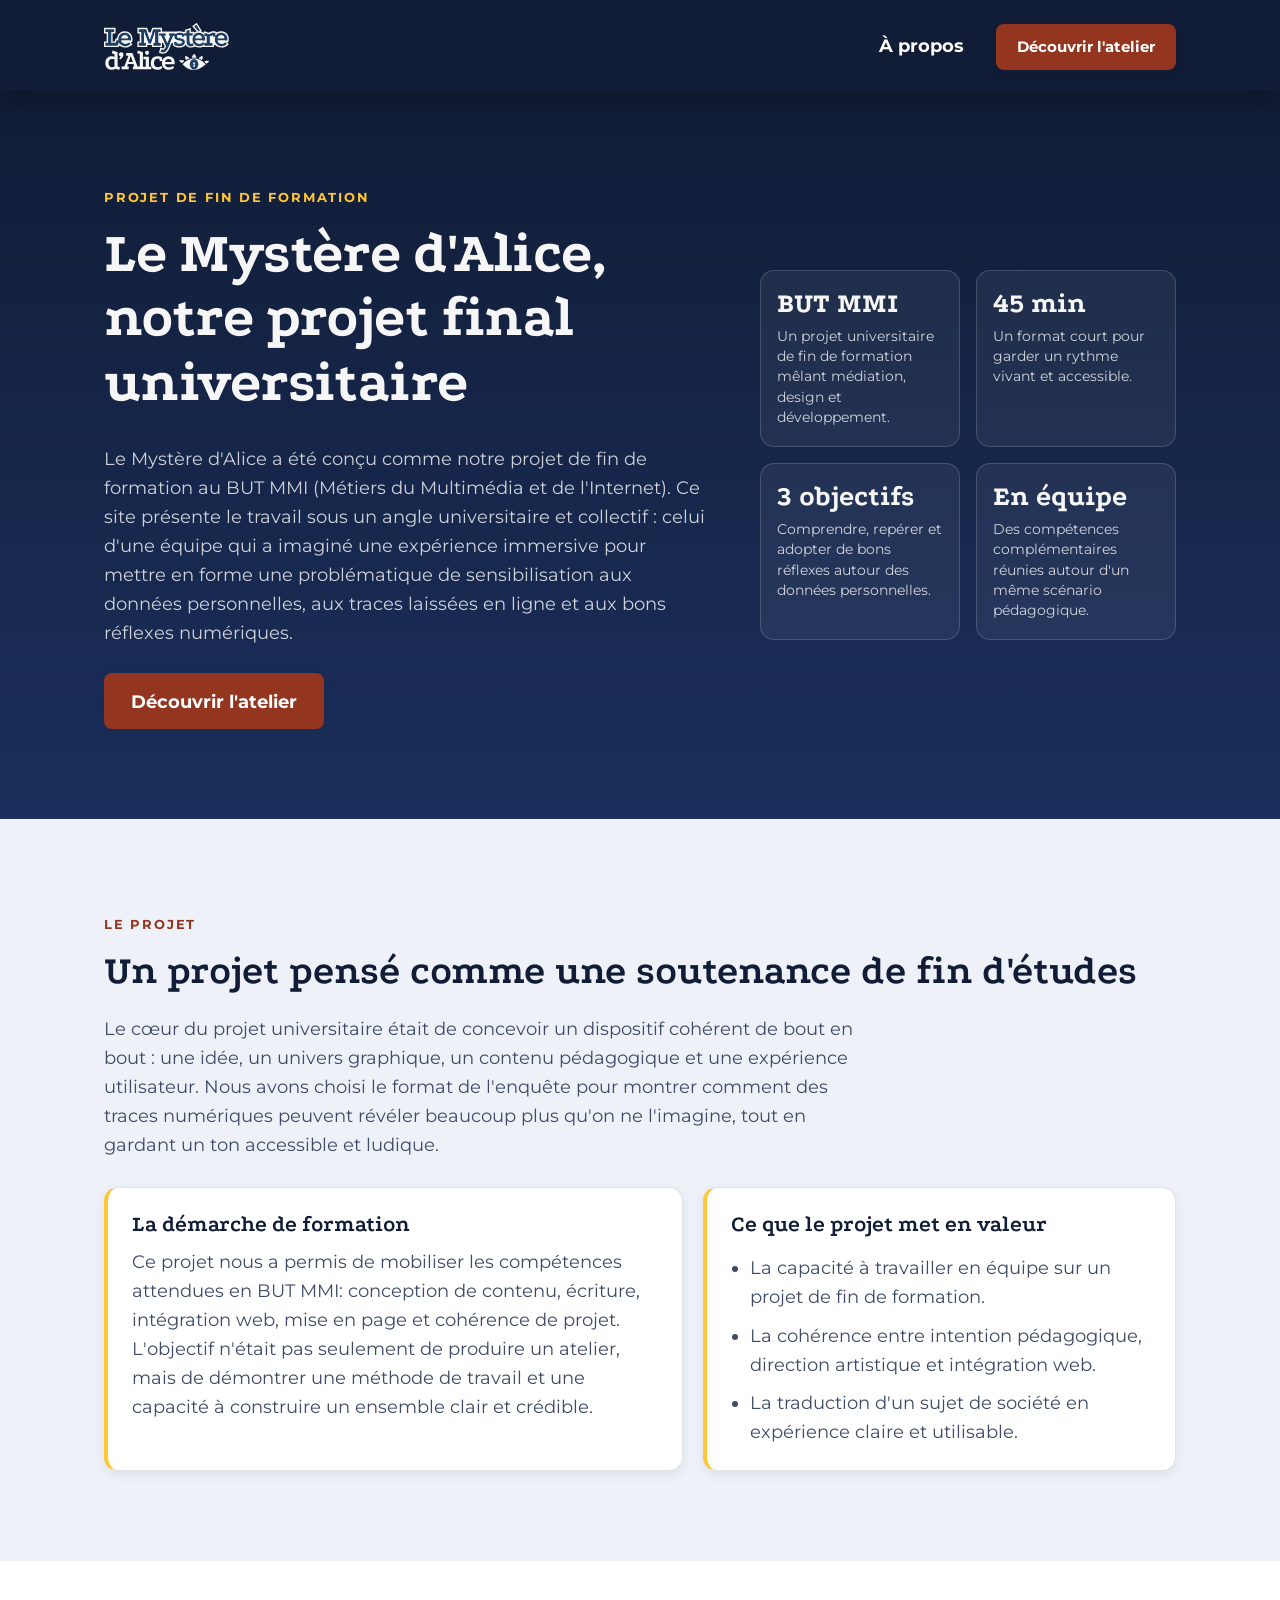
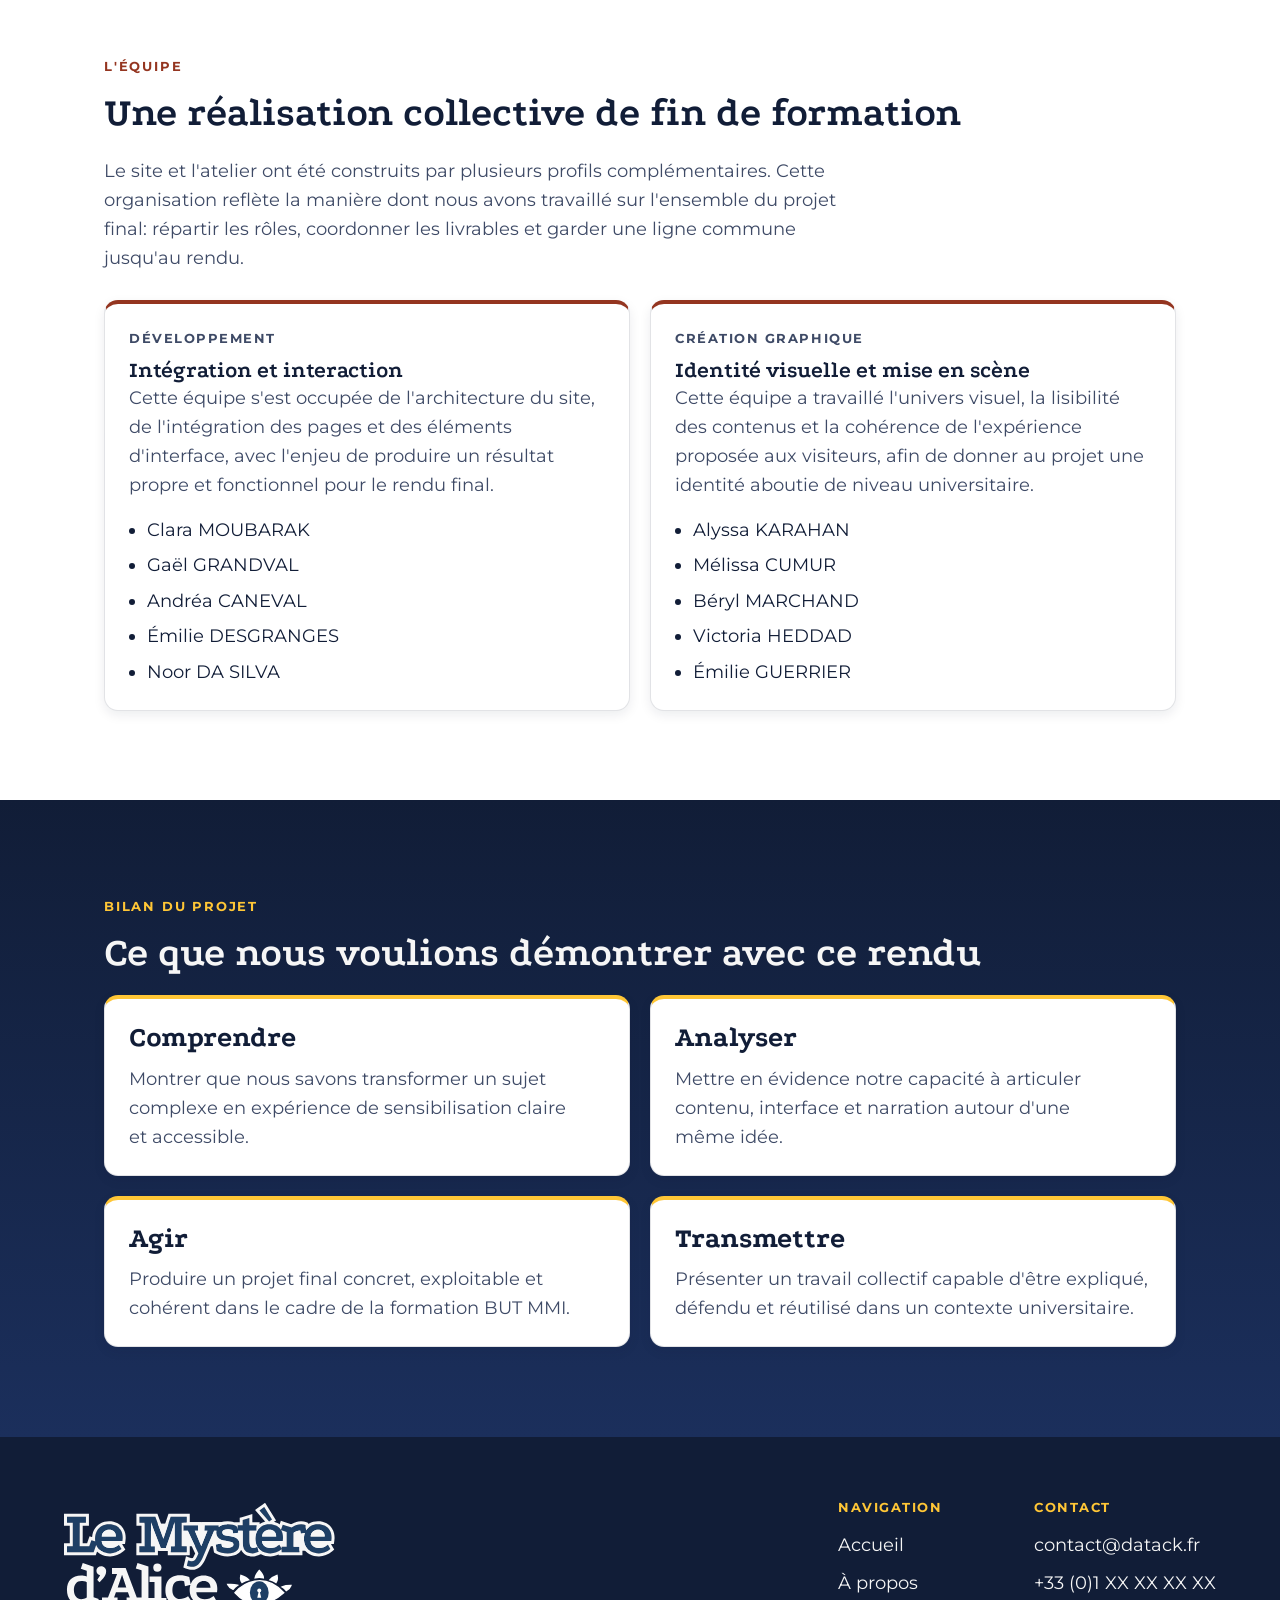
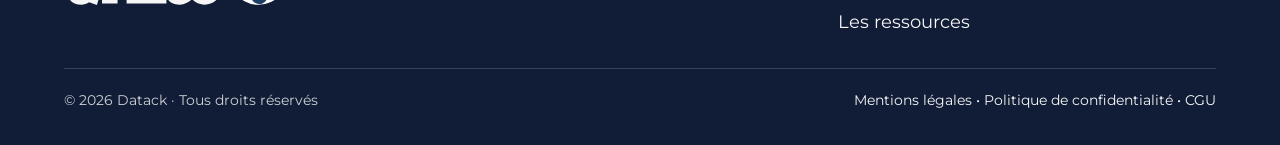
==== a-propos.html @ 2ba8468b "ajout page à propos" ====
<!DOCTYPE html>
<html lang="fr">

<head>
    <meta charset="UTF-8">
    <meta name="viewport" content="width=device-width, initial-scale=1.0">
    <title>À propos - Le Mystère d'Alice</title>
    <meta name="description" content="Découvrez Le Mystère d'Alice : notre projet de fin de formation du BUT MMI, son objectif pédagogique et l'équipe qui l'a construit.">
    <link rel="shortcut icon" href="medias/favicon.svg" type="image/x-icon">

    <link rel="stylesheet" href="styles/main.css">
    <link rel="preconnect" href="https://fonts.googleapis.com">
    <link rel="preconnect" href="https://fonts.gstatic.com" crossorigin>
    <link href="https://fonts.googleapis.com/css2?family=Montserrat:ital,wght@0,100..900;1,100..900&family=Podkova:wght@400..800&display=swap" rel="stylesheet">
</head>

<body class="page-about">
    <a class="skip-link" href="#main">Aller au contenu</a>

    <header role="banner" id="header">
        <div class="navbar">
            <a href="index.html" class="logo" aria-label="Accueil">
                <img class="logoImg" src="medias/logo-alice.svg" alt="Le Mystère d'Alice">
            </a>
            <div>
                <a href="a-propos.html" class="btn-outline" aria-current="page">À propos</a>
                <a href="ressources.html" class="btn">Découvrir l'atelier</a>
            </div>
        </div>
    </header>

    <main role="main" id="main">
        <section class="section section-dark aboutHero">
            <div class="wrap aboutHeroInner">
                <div>
                    <p class="eyebrow">Projet de fin de formation</p>
                    <h1>Le Mystère d'Alice, notre projet final universitaire</h1> <br>
                    <p class="aboutLead">
                        Le Mystère d'Alice a été conçu comme notre projet de fin de formation au BUT MMI (Métiers du Multimédia et de l'Internet). Ce site présente le travail sous un angle universitaire et collectif : celui d'une équipe qui a imaginé une expérience immersive pour mettre en forme une problématique de sensibilisation aux données personnelles, aux traces laissées en ligne et aux bons réflexes numériques.
                    </p>
                    <div class="aboutActions">
                        <a class="btn" href="ressources.html">Découvrir l'atelier</a>
                    </div>
                </div>
     
                <div class="aboutStats" aria-label="Repères du projet">
                    <article class="aboutStat">
                        <span class="aboutStatValue">BUT MMI</span>
                        <span class="aboutStatLabel">Un projet universitaire de fin de formation mêlant médiation, design et développement.</span>
                    </article>
                    <article class="aboutStat">
                        <span class="aboutStatValue">45 min</span>
                        <span class="aboutStatLabel">Un format court pour garder un rythme vivant et accessible.</span>
                    </article>
                    <article class="aboutStat">
                        <span class="aboutStatValue">3 objectifs</span>
                        <span class="aboutStatLabel">Comprendre, repérer et adopter de bons réflexes autour des données personnelles.</span>
                    </article>
                    <article class="aboutStat">
                        <span class="aboutStatValue">En équipe</span>
                        <span class="aboutStatLabel">Des compétences complémentaires réunies autour d'un même scénario pédagogique.</span>
                    </article>
                </div>
            </div>
        </section>

        <section class="section section-muted">
            <div class="wrap">
                <p class="eyebrow">Le projet</p>
                    <h2>Un projet pensé comme une soutenance de fin d'études</h2>
                <p class="aboutSectionIntro">
                    Le cœur du projet universitaire était de concevoir un dispositif cohérent de bout en bout : une idée, un univers graphique, un contenu pédagogique et une expérience utilisateur. Nous avons choisi le format de l'enquête pour montrer comment des traces numériques peuvent révéler beaucoup plus qu'on ne l'imagine, tout en gardant un ton accessible et ludique.
                </p>

                <div class="aboutProjectGrid">
                    <article class="aboutPanel">
                        <h3>La démarche de formation</h3>
                        <p>
                            Ce projet nous a permis de mobiliser les compétences attendues en BUT MMI: conception de contenu, écriture, intégration web, mise en page et cohérence de projet. L'objectif n'était pas seulement de produire un atelier, mais de démontrer une méthode de travail et une capacité à construire un ensemble clair et crédible.
                        </p>
                    </article>

                    <article class="aboutPanel">
                        <h3>Ce que le projet met en valeur</h3>
                        <ul class="aboutChecklist">
                            <li>La capacité à travailler en équipe sur un projet de fin de formation.</li>
                            <li>La cohérence entre intention pédagogique, direction artistique et intégration web.</li>
                            <li>La traduction d'un sujet de société en expérience claire et utilisable.</li>
                        </ul>
                    </article>
                </div>
            </div>
        </section>

        <section class="section section-light">
            <div class="wrap">
                <p class="eyebrow">L'équipe</p>
                <h2>Une réalisation collective de fin de formation</h2>
                <p class="aboutSectionIntro">
                    Le site et l'atelier ont été construits par plusieurs profils complémentaires. Cette organisation reflète la manière dont nous avons travaillé sur l'ensemble du projet final: répartir les rôles, coordonner les livrables et garder une ligne commune jusqu'au rendu.
                </p>

                <div class="aboutTeamGrid">
                    <article class="aboutTeamCard">
                        <p class="aboutTeamRole">Développement</p>
                        <h3>Intégration et interaction</h3>
                        <p>Cette équipe s'est occupée de l'architecture du site, de l'intégration des pages et des éléments d'interface, avec l'enjeu de produire un résultat propre et fonctionnel pour le rendu final.</p>
                        <ul class="aboutTeamNames">
                            <li>Clara MOUBARAK</li>
                            <li>Gaël GRANDVAL</li>
                            <li>Andréa CANEVAL</li>
                            <li>Émilie DESGRANGES</li>
                            <li>Noor DA SILVA</li>
                        </ul>
                    </article>

                    <article class="aboutTeamCard">
                        <p class="aboutTeamRole">Création graphique</p>
                        <h3>Identité visuelle et mise en scène</h3>
                        <p>Cette équipe a travaillé l'univers visuel, la lisibilité des contenus et la cohérence de l'expérience proposée aux visiteurs, afin de donner au projet une identité aboutie de niveau universitaire.</p>
                        <ul class="aboutTeamNames">
                            <li>Alyssa KARAHAN</li>
                            <li>Mélissa CUMUR</li>
                            <li>Béryl MARCHAND</li>
                            <li>Victoria HEDDAD</li>
                            <li>Émilie GUERRIER</li>
                        </ul>
                    </article>
                </div>
            </div>
        </section>

        <section class="section section-dark">
            <div class="wrap">
                <p class="eyebrow">Bilan du projet</p>
                <h2>Ce que nous voulions démontrer avec ce rendu</h2>
                <div class="aboutGoalGrid">
                    <article class="aboutGoalCard">
                        <span class="aboutStatValue">Comprendre</span>
                        <p>Montrer que nous savons transformer un sujet complexe en expérience de sensibilisation claire et accessible.</p>
                    </article>
                    <article class="aboutGoalCard">
                        <span class="aboutStatValue">Analyser</span>
                        <p>Mettre en évidence notre capacité à articuler contenu, interface et narration autour d'une même idée.</p>
                    </article>
                    <article class="aboutGoalCard">
                        <span class="aboutStatValue">Agir</span>
                        <p>Produire un projet final concret, exploitable et cohérent dans le cadre de la formation BUT MMI.</p>
                    </article>
                    <article class="aboutGoalCard">
                        <span class="aboutStatValue">Transmettre</span>
                        <p>Présenter un travail collectif capable d'être expliqué, défendu et réutilisé dans un contexte universitaire.</p>
                    </article>
                </div>
            </div>
        </section>
    </main>

    <footer role="contentinfo">
        <div id="footer" class="footer">
            <div class="footerTop footerBlock">
                <div class="footerBrand">
                    <img class="logoImg" src="medias/logo-alice.svg" alt="Le Mystère d'Alice">
                </div>
                <div class="footerCols">
                    <div class="footerCol">
                        <h3 class="footerHeading">Navigation</h3>
                        <ul>
                            <li><a href="index.html">Accueil</a></li>
                            <li><a href="a-propos.html">À propos</a></li>
                            <li><a href="ressources.html">Les ressources</a></li>
                        </ul>
                    </div>
                    <div class="footerCol">
                        <h3 class="footerHeading">Contact</h3>
                        <ul>
                            <li><a href="mailto:contact@datack.fr">contact@datack.fr</a></li>
                            <li>+33 (0)1 XX XX XX XX</li>
                        </ul>
                    </div>
                </div>
            </div>
            <div>
                <hr>
                <div class="footerRow">
                    <p>© 2026 Datack · Tous droits réservés</p>
                    <a href="mentions.html">Mentions légales • Politique de confidentialité • CGU</a>
                </div>
            </div>
        </div>
    </footer>
</body>

</html>
---- styles/main.css ----
*,
*::before,
*::after {
    box-sizing: border-box;
}

* {
    margin: 0;
}

html {
    -webkit-text-size-adjust: 100%;
    scroll-behavior: smooth;
}

img,
svg,
canvas {
    display: block;
    max-width: 100%;
}

a {
    color: inherit;
}

ul {
    list-style: none;
    padding: 0;
}

button {
    font: inherit;
    cursor: pointer;
}

:focus-visible {
    outline: 3px solid var(--yellow);
    outline-offset: 2px;
    box-shadow: 0 0 0 2px var(--blue);
    border-radius: 3px;
}

:root {
    --blue: #111D37;
    --blue-2: #1B2F5C;
    --yellow: #FFC636;
    --brown: #943520;
    --sand: #D8C09E;
    --white: #FFFFFF;
    --cream: #F6F6F6;
    --cream-soft: rgba(246, 246, 246, 0.82);
    --muted: #EEF2F8;
    --ink-soft: #3E4A66;
    --line: rgba(17, 29, 55, 0.12);
    --line-light: rgba(246, 246, 246, 0.16);
    --shadow-sm: 0 4px 12px rgba(17, 29, 55, 0.08);
    --shadow-md: 0 10px 24px rgba(17, 29, 55, 0.10);
    --shadow-lg: 0 18px 40px rgba(17, 29, 55, 0.16);
    --font-body: "Montserrat", system-ui, -apple-system, Segoe UI, sans-serif;
    --font-display: "Podkova", Georgia, serif;
}

body {
    font-family: var(--font-body);
    font-size: 1.1rem;
    line-height: 1.65;
    color: var(--blue);
    background-color: var(--white);
}

h1,
h2,
h3 {
    font-family: var(--font-display);
    color: var(--blue);
    line-height: 1.12;
    text-wrap: balance;
}

h1 {
    font-size: clamp(2.2rem, 5.5vw, 3.6rem);
    font-weight: 800;
    letter-spacing: -0.01em;
}

h2 {
    font-size: clamp(1.7rem, 3.6vw, 2.5rem);
    font-weight: 700;
}

h3 {
    font-size: clamp(1.15rem, 2vw, 1.4rem);
    font-weight: 700;
}

p {
    text-wrap: pretty;
}

.podkova {
    font-family: var(--font-display);
}

.bold {
    font-weight: 700;
}

.section {
    position: relative;
    padding-block: clamp(3.25rem, 7vw, 6rem);
}

.section-light {
    background-color: var(--white);
    color: var(--blue);
}

.section-muted {
    background-color: var(--muted);
    color: var(--blue);
}

.section-dark {
    background: linear-gradient(180deg, var(--blue) 0%, var(--blue-2) 100%);
    color: var(--cream);
}

.section-dark h1,
.section-dark h2,
.section-dark h3 {
    color: var(--cream);
}

.section h2 {
    margin-bottom: 1.25rem;
}

.wrap {
    width: min(100%, 75rem);
    margin-inline: auto;
    padding-inline: clamp(1.25rem, 5vw, 4rem);
}

.eyebrow {
    display: inline-block;
    font-family: var(--font-body);
    font-size: 0.8rem;
    font-weight: 700;
    letter-spacing: 0.14em;
    text-transform: uppercase;
    color: var(--brown);
    margin-bottom: 0.85rem;
}

.section-dark .eyebrow {
    color: var(--yellow);
}

.skip-link {
    position: absolute;
    left: 1rem;
    top: -4rem;
    z-index: 100;
    background: var(--yellow);
    color: var(--blue);
    font-weight: 700;
    padding: 0.7rem 1.2rem;
    border-radius: 8px;
    text-decoration: none;
    transition: top 0.2s ease;
}

.skip-link:focus {
    top: 1rem;
}

.sr-only {
    position: absolute;
    width: 1px;
    height: 1px;
    padding: 0;
    margin: -1px;
    overflow: hidden;
    clip: rect(0, 0, 0, 0);
    white-space: nowrap;
    border: 0;
}

.reveal {
    opacity: 0;
    transform: translateY(24px);
    transition: opacity 0.6s ease, transform 0.6s ease;
    transition-delay: calc(var(--i, 0) * 80ms);
    will-change: opacity, transform;
}

.reveal.is-visible {
    opacity: 1;
    transform: none;
}

.btn,
.btn-outline {
    display: inline-flex;
    align-items: center;
    justify-content: center;
    color: var(--white);
    padding: 0.85rem 1.7rem;
    border-radius: 8px;
    font-weight: 700;
    text-decoration: none;
    cursor: pointer;
    transition: transform 0.2s ease, background-color 0.2s ease,
                color 0.2s ease, box-shadow 0.2s ease, border-color 0.2s ease;
}

.btn {
    background-color: var(--brown);
    color: var(--white);
    box-shadow: var(--shadow-sm);
}

.btn:hover,
.btn:focus-visible {
    background-color: var(--yellow);
    color: var(--blue);
    transform: translateY(-2px);
    box-shadow: var(--shadow-md);
}

.btn svg {
    width: 1.2rem;
    height: 1.2rem;
}

.btn-outline:hover,
.btn-outline:focus-visible {
    border-color: var(--yellow);
    color: var(--yellow);
    transform: translateY(-2px);
}

.btn-link {
    display: inline-flex;
    align-items: center;
    gap: 0.45rem;
    font-weight: 600;
    text-decoration: none;
    color: var(--brown);
    transition: gap 0.2s ease, color 0.2s ease;
}

.hero .btn-link,
.section-dark .btn-link,
.programDropdown[open] .btn-link {
    color: var(--yellow);
}

.btn-link:hover {
    gap: 0.8rem;
    text-decoration: underline;
    text-underline-offset: 0.25em;
}

.btn-link span {
    font-size: 1.2em;
    line-height: 1;
}

header {
    position: relative;
    z-index: 1;
    background-color: var(--blue);
    box-shadow: 0 13px 18px rgba(0, 0, 0, 0.22);

}

.navbar {
    width: min(100%, 75rem);
    margin-inline: auto;
    padding: 1.1rem clamp(1.25rem, 5vw, 4rem);
    display: flex;
    align-items: center;
    justify-content: space-between;
    gap: 1rem;
}

.navbar .logo {
    display: inline-flex;
    align-items: center;
    text-decoration: none;
    line-height: 0;
}

.logoImg {
    height: clamp(2.4rem, 5vw, 3rem);
    width: auto;
    transition: opacity 0.2s ease, transform 0.2s ease;
}

.navbar .logo:hover .logoImg {
    opacity: 0.82;
    transform: translateY(-1px);
}

.navbar .btn {
    padding: 0.65rem 1.3rem;
    font-size: 0.95rem;
}

.footer {
    background-color: var(--blue);
    color: var(--cream);
    padding: clamp(2.5rem, 5vw, 4rem) clamp(1.25rem, 5vw, 4rem) 2rem;
}

.footer > * {
    width: min(100%, 75rem);
    margin-inline: auto;
}

.footerTop {
    display: flex;
    flex-wrap: wrap;
    align-items: flex-start;
    justify-content: space-between;
    gap: 2rem;
}

.footerBrand {
    display: flex;
    align-items: center;
}

.footerBrand .logoImg {
    height: clamp(4rem, 9vw, 6.5rem);
}

.footerCols {
    display: flex;
    flex-wrap: wrap;
    gap: clamp(2rem, 5vw, 5rem);
}

.footerHeading {
    color: var(--yellow);
    font-family: var(--font-body);
    font-size: 0.8rem;
    font-weight: 700;
    letter-spacing: 0.12em;
    text-transform: uppercase;
    margin-bottom: 0.9rem;
}

.footer ul {
    display: grid;
    gap: 0.6rem;
}

.footer a {
    color: var(--cream);
    text-decoration: none;
    transition: color 0.2s ease;
}

.footer a:hover {
    color: var(--yellow);
}

.footer hr {
    border: none;
    border-top: 1px solid var(--line-light);
    margin: 2rem 0 1.25rem;
}

.footerRow {
    display: flex;
    flex-wrap: wrap;
    align-items: center;
    justify-content: space-between;
    gap: 0.75rem;
    color: var(--cream-soft);
    font-size: 0.9rem;
}

.footerBlock {
    margin-bottom: 2rem;
}

.hero {
    position: relative;
    min-height: clamp(22rem, 58vh, 33rem);
    display: flex;
    align-items: center;
    padding-block: clamp(2rem, 5vh, 3.5rem);
    background: radial-gradient(circle at 28% 10%, rgba(35, 82, 167, 0.24), rgba(17, 29, 55, 0) 40%), var(--blue);
    overflow: hidden;
    isolation: isolate;
}

.heroBg {
    position: absolute;
    inset: 0;
    z-index: -3;
    background: linear-gradient(180deg, var(--blue) 0%, var(--blue-2) 100%);
}

.heroMedia {
    position: absolute;
    right: 0;
    top: 0;
    width: min(60vw, 44rem);
    height: 100%;
    z-index: -2;
    overflow: hidden;
    box-shadow: 11px 0 24px 4px rgba(17, 29, 55, 0.98);
}

.heroMedia::after {
    content: "";
    position: absolute;
    inset: 0;
    background: linear-gradient(90deg, var(--blue) 0%, rgba(17, 29, 55, 0.35) 55%, rgba(17, 29, 55, 0) 100%);
}

.heroImg {
    width: 100%;
    height: 100%;
    object-fit: cover;
    object-position: center;
}

.heroInner {
    position: relative;
    z-index: 1;
    width: min(100%, 75rem);
    margin-inline: auto;
    padding-inline: clamp(1.25rem, 5vw, 4rem);
}

.heroPanel {
    position: relative;
    max-width: 42rem;
    padding-block: clamp(1.5rem, 3vw, 2.25rem);
}

.heroPanel::before {
    content: "";
    position: absolute;
    top: 0;
    bottom: 0;
    left: -100vw;
    right: -2rem;
    z-index: -1;
    background: linear-gradient(180deg, rgba(18, 34, 71, 0.82) 0%, rgba(13, 25, 56, 0.88) 100%);
    backdrop-filter: blur(3px);
}

.heroKicker {
    font-family: var(--font-body);
    font-size: clamp(0.72rem, 1vw, 0.9rem);
    font-weight: 600;
    letter-spacing: 0.12em;
    text-transform: uppercase;
    color: var(--yellow);
}

.heroTitle {
    margin-top: 0.5rem;
    font-family: var(--font-display);
    font-weight: 800;
    text-transform: uppercase;
    line-height: 1;
    font-size: clamp(2rem, 5vw, 3.4rem);
    color: var(--cream);
}

.heroIntro {
    margin-top: 1rem;
    font-size: clamp(1rem, 1.3vw, 1.2rem);
    line-height: 1.45;
    color: var(--cream);
    max-width: 42ch;
}

.heroPanel .btn-link {
    margin-top: 1.25rem;
    font-size: clamp(0.95rem, 1.1vw, 1.1rem);
}

.origins {
    background-color: var(--muted);
    color: var(--blue);
}

.originsInner {
    width: min(100%, 75rem);
    margin-inline: auto;
    padding: clamp(3.25rem, 7vw, 6rem) clamp(1.25rem, 5vw, 4rem);
    display: grid;
    grid-template-columns: 1fr;
    gap: 2.5rem;
    align-items: center;
}

.originsTitle {
    font-family: var(--font-display);
    font-size: clamp(1.8rem, 4vw, 3rem);
    font-weight: 700;
    text-transform: uppercase;
    color: var(--blue);
    margin-bottom: 1rem;
}

.originsText {
    color: var(--ink-soft);
    max-width: 42rem;
    line-height: 1.7;
}

.videoBox {
    background: linear-gradient(160deg, var(--blue) 0%, var(--blue-2) 100%);
    border-radius: 14px;
    padding: clamp(2.5rem, 6vw, 4rem);
    display: flex;
    align-items: center;
    justify-content: center;
    min-height: 14rem;
    box-shadow: var(--shadow-md);
}

.playBtn {
    width: 4.5rem;
    height: 4.5rem;
    background: var(--brown);
    border-radius: 50%;
    border: none;
    display: flex;
    align-items: center;
    justify-content: center;
    box-shadow: 0 0 0 0 rgba(148, 53, 32, 0.5);
    transition: transform 0.2s ease, background-color 0.2s ease, box-shadow 0.3s ease;
}

.playBtn:hover {
    background: var(--yellow);
    transform: scale(1.08);
    box-shadow: 0 0 0 0.9rem rgba(255, 198, 54, 0.18);
}

.playBtn::before {
    content: "";
    width: 0;
    height: 0;
    border-left: 0.95rem solid var(--white);
    border-top: 0.6rem solid transparent;
    border-bottom: 0.6rem solid transparent;
    margin-left: 0.25rem;
    transition: border-left-color 0.2s ease;
}

.playBtn:hover::before {
    border-left-color: var(--blue);
}

.caption {
    color: var(--ink-soft);
    font-style: italic;
    margin-top: 0.8rem;
}

.originsMedia .btn-link {
    margin-top: 0.6rem;
}

.originsMedia .faqItem {
    margin-top: 0.6rem;
}

.originsMedia .faqItem[open] {
    box-shadow: var(--shadow-sm);
}

.originsMedia .faqAnswer {
    padding-bottom: 1rem;
}

.rule {
    border: none;
    border-top: 1px solid var(--line);
    margin: 0.75rem 0;
}

.programSection {
    background-color: var(--white);
    padding-block: clamp(3.25rem, 7vw, 6rem);
}

.programIntro {
    font-family: var(--font-display);
    font-size: clamp(1.7rem, 3.5vw, 2.5rem);
    font-weight: 700;
    color: var(--blue);
    margin: 0.5rem 0 2rem;
}

.programList {
    list-style: none;
    padding: 0;
    display: grid;
    gap: 1.1rem;
}

.programStep {
    position: relative;
    padding-left: 3.25rem;
}

.programStep::before {
    content: "";
    position: absolute;
    left: calc(1.25rem - 1px);
    top: 3rem;
    bottom: -1.1rem;
    border-left: 2px dashed var(--sand);
    z-index: 0;
}

.programStep:last-child::before {
    display: none;
}

.programNumber {
    position: absolute;
    left: 0;
    top: 0.55rem;
    width: 2.5rem;
    height: 2.5rem;
    border-radius: 50%;
    background-color: var(--yellow);
    color: var(--blue);
    display: flex;
    align-items: center;
    justify-content: center;
    font-family: var(--font-display);
    font-size: 1rem;
    font-weight: 800;
    z-index: 1;
}

.programDropdown {
    background-color: var(--white);
    border: 1px solid var(--line);
    border-left: 4px solid var(--yellow);
    border-radius: 8px;
    overflow: hidden;
    transition: box-shadow 0.25s ease, border-color 0.25s ease;
}

.programDropdown:hover {
    box-shadow: var(--shadow-md);
}

.programSummary {
    cursor: pointer;
    list-style: none;
    display: block;
    padding: 1.1rem 1.3rem;
}

.programSummary::-webkit-details-marker {
    display: none;
}

.programHeader {
    display: flex;
    justify-content: space-between;
    align-items: flex-start;
    gap: 0.75rem;
    flex-wrap: wrap;
    margin-bottom: 0.4rem;
}

.programTitle {
    color: var(--blue);
    font-family: var(--font-body);
    font-size: 1.05rem;
    font-weight: 700;
    line-height: 1.3;
    flex: 1;
}

.programDuration {
    background-color: var(--blue);
    color: var(--cream);
    padding: 0.3rem 0.85rem;
    border-radius: 999px;
    font-size: 0.78rem;
    font-weight: 600;
    white-space: nowrap;
}

.programText {
    color: var(--ink-soft);
    font-size: 0.95rem;
    line-height: 1.55;
}

.programDetails {
    padding: 0 1.3rem 1.1rem;
    animation: reveal-down 0.3s ease-out;
    font-size: 0.95rem;
}

.programDetails p {
    color: var(--ink-soft);
    line-height: 1.6;
}

.programDetails ul {
    list-style: disc;
    padding-left: 1.25rem;
    margin-top: 0.5rem;
}

.groupList {
    list-style: none;
    margin-top: 1.1rem;
}

.groupList > ul {
    margin-top: 0.4rem;
}

.programDetails li {
    color: var(--ink-soft);
    margin-bottom: 0.35rem;
    line-height: 1.5;
}

.boldItem {
    font-weight: 700;
    color: var(--brown);
}

.programDropdown[open] {
    background-color: var(--blue);
    border-color: transparent;
    border-left-color: var(--yellow);
}

.programDropdown[open] .programTitle,
.programDropdown[open] .programText,
.programDropdown[open] .programDetails p,
.programDropdown[open] .programDetails li {
    color: var(--cream);
}

.programDropdown[open] .programDuration {
    background-color: var(--brown);
}

.programDropdown[open] .boldItem {
    color: var(--yellow);
}

.programStep:has(> .programDropdown[open]) .programNumber {
    background-color: var(--brown);
    color: var(--white);
}

.programStepExtra {
    margin-bottom: 0.75rem;
    line-height: 1.55;
    color: var(--cream-soft);
}

.programDetails .btn-link {
    margin-top: 0.5rem;
}

.programTotal {
    text-align: right;
    color: var(--brown);
    font-weight: 600;
    margin-top: 1.5rem;
}

@keyframes reveal-down {
    from { opacity: 0; transform: translateY(-0.4rem); }
    to { opacity: 1; transform: translateY(0); }
}

.inviteBand {
    background: linear-gradient(180deg, var(--blue) 0%, var(--blue-2) 100%);
    color: var(--cream);
    padding-block: clamp(3rem, 6vw, 5rem);
}

.corner {
    width: min(100%, 75rem);
    margin: 0 auto 2rem;
    padding-inline: clamp(1.25rem, 5vw, 4rem);
    display: flex;
    justify-content: space-between;
}

.corner img {
    width: clamp(2.5rem, 6vw, 5rem);
    opacity: 0.9;
}

.invite {
    width: min(100%, 50rem);
    margin-inline: auto;
    padding-inline: clamp(1.25rem, 5vw, 4rem);
    display: grid;
    justify-items: center;
    text-align: center;
    gap: 0.5rem;
}

.inviteTitle {
    font-family: var(--font-display);
    font-size: clamp(2rem, 5vw, 3.4rem);
    font-weight: 800;
    color: var(--cream);
    line-height: 1.05;
}

.inviteText {
    color: var(--cream-soft);
    font-size: 1.1rem;
    margin-bottom: 1.5rem;
    max-width: 40rem;
}

.testimonials {
    background-color: var(--white);
    padding-block: clamp(3.25rem, 7vw, 6rem);
}

.testimonialsTitle {
    font-family: var(--font-display);
    color: var(--blue);
    font-size: clamp(1.8rem, 4vw, 2.8rem);
    font-weight: 800;
    margin-bottom: 2rem;
}

.testimonialList ul {
    display: grid;
    grid-template-columns: 1fr;
    gap: 1.5rem;
}

.testimonialList li {
    display: flex;
}

.card {
    position: relative;
    display: flex;
    flex-direction: column;
    width: 100%;
    padding: 2.25rem 1.5rem 1.5rem;
    background-color: var(--white);
    border: 1px solid var(--line);
    border-left: 4px solid var(--brown);
    border-radius: 14px;
    box-shadow: var(--shadow-sm);
    overflow: hidden;
    transition: transform 0.25s ease, box-shadow 0.25s ease, border-left-color 0.25s ease;
}

.card:hover {
    transform: translateY(-6px);
    box-shadow: var(--shadow-lg);
    border-left-color: var(--yellow);
}

.card::before {
    content: "\201C";
    position: absolute;
    top: -0.6rem;
    left: 0.6rem;
    font-family: var(--font-display);
    font-size: 5rem;
    color: rgba(148, 53, 32, 0.12);
    pointer-events: none;
}

.card p {
    color: var(--blue);
    font-size: 1rem;
    line-height: 1.65;
    flex: 1;
}

.quoteIcon {
    height: 1.75rem;
    margin-bottom: 0.5rem;
}

.cardFoot {
    margin-top: auto;
    display: grid;
    justify-items: end;
    gap: 0.2rem;
}

.cardFoot .bold {
    color: var(--blue);
    font-weight: 700;
}

.cardRule {
    width: 3rem;
    border: none;
    border-top: 2px solid var(--sand);
    margin: 0 0 0.4rem;
}

.resHero .eyebrow {
    margin-bottom: 0.5rem;
}

.resHeroTitle {
    font-family: var(--font-display);
    font-size: clamp(2rem, 5vw, 3.4rem);
    font-weight: 800;
    line-height: 1.05;
    margin-bottom: 1rem;
}

.resHero p:not(.eyebrow):not(.resHeroTitle) {
    max-width: 44rem;
    color: var(--cream-soft);
    margin-bottom: 0.5rem;
}

.resHero .btn {
    margin-top: 2rem;
    margin-bottom: 0.5rem;
}

.factGrid {
    margin-top: 3.5rem;
    display: grid;
    grid-template-columns: repeat(2, 1fr);
    gap: 1rem;
}

.factCard {
    background: rgba(255, 255, 255, 0.06);
    border: 1px solid var(--line-light);
    border-radius: 14px;
    padding: 1.25rem 1.1rem;
    display: grid;
    justify-items: start;
    gap: 0.25rem;
}

.factIcon {
    width: 1.9rem;
    height: 1.9rem;
    color: var(--yellow);
    margin-bottom: 0.4rem;
}

.factValue {
    font-family: var(--font-display);
    font-size: clamp(1.4rem, 3vw, 1.8rem);
    font-weight: 800;
    color: var(--cream);
    line-height: 1.05;
}

.factLabel {
    font-size: 0.85rem;
    color: var(--cream-soft);
}

.kitIntro {
    display: grid;
    gap: 1.5rem;
    align-items: start;
    margin-bottom: 2.5rem;
}

.kitIntro p {
    max-width: 48rem;
    color: var(--ink-soft);
}

.kitGrid {
    display: grid;
    grid-template-columns: 1fr;
    gap: 1.5rem;
}

.kitCard {
    background-color: var(--white);
    border: 1px solid var(--line);
    border-top: 4px solid var(--yellow);
    border-radius: 14px;
    padding: 1.75rem 1.5rem;
    box-shadow: var(--shadow-sm);
}

.kitIcon {
    display: inline-flex;
    align-items: center;
    justify-content: center;
    width: 3rem;
    height: 3rem;
    border-radius: 8px;
    background-color: rgba(148, 53, 32, 0.1);
    color: var(--brown);
    margin-bottom: 1rem;
}

.kitIcon svg {
    width: 1.6rem;
    height: 1.6rem;
}

.kitTitle {
    font-family: var(--font-body);
    color: var(--blue);
    font-size: 1.2rem;
    font-weight: 700;
    margin-bottom: 0.35rem;
}

.kitDesc {
    color: var(--ink-soft);
    font-size: 0.95rem;
    margin-bottom: 1rem;
}

.kitList {
    display: grid;
    gap: 0.65rem;
}

.kitList li {
    position: relative;
    padding-left: 1.6rem;
    color: var(--blue);
    font-size: 0.95rem;
    line-height: 1.45;
}

.kitList li::before {
    content: "";
    position: absolute;
    left: 0;
    top: 0.45rem;
    width: 0.7rem;
    height: 0.4rem;
    border-left: 2px solid var(--brown);
    border-bottom: 2px solid var(--brown);
    transform: rotate(-45deg);
}

.stepsIntro {
    color: var(--cream-soft);
    max-width: 48rem;
    margin-bottom: 2rem;
}

.steps .programDropdown {
    background-color: rgba(255, 255, 255, 0.04);
    border-color: var(--line-light);
    border-left-color: var(--yellow);
}

.steps .programDropdown .programTitle {
    color: var(--cream);
}

.steps .programDropdown .programText {
    color: var(--cream-soft);
}

.steps .programDropdown[open] {
    background-color: var(--white);
    border-left-color: var(--brown);
}

.steps .programDropdown[open] .programTitle,
.steps .programDropdown[open] .programText,
.steps .programDropdown[open] .programDetails p {
    color: var(--blue);
}

.steps .programDropdown[open] .programDetails li {
    color: var(--ink-soft);
}

.steps .programDropdown[open] .boldItem {
    color: var(--brown);
}

.steps .programStep::before {
    border-left-color: rgba(216, 192, 158, 0.5);
}

.tipsIntro {
    color: var(--ink-soft);
    max-width: 48rem;
    margin-bottom: 2rem;
}

.tipGrid {
    display: grid;
    grid-template-columns: 1fr;
    gap: 1.25rem;
}

.tipCard {
    position: relative;
    background-color: var(--white);
    border: 1px solid var(--line);
    border-radius: 14px;
    padding: 1.6rem 1.4rem 1.4rem;
    box-shadow: var(--shadow-sm);
}

.tipBadge {
    display: inline-flex;
    align-items: center;
    justify-content: center;
    width: 2.4rem;
    height: 2.4rem;
    border-radius: 50%;
    background-color: var(--yellow);
    color: var(--blue);
    font-family: var(--font-display);
    font-weight: 800;
    margin-bottom: 0.9rem;
}

.tipTitle {
    font-family: var(--font-body);
    color: var(--blue);
    font-size: 1.1rem;
    font-weight: 700;
    margin-bottom: 0.4rem;
}

.tipCard p {
    color: var(--ink-soft);
    font-size: 0.95rem;
    line-height: 1.55;
}

.faqList {
    margin-top: 1.5rem;
    display: grid;
    gap: 0.85rem;
}

.faqItem {
    background-color: var(--white);
    border: 1px solid var(--line);
    border-left: 4px solid var(--sand);
    border-radius: 8px;
    overflow: hidden;
    transition: border-color 0.25s ease, box-shadow 0.25s ease;
}

.faqItem:hover {
    box-shadow: var(--shadow-sm);
}

.faqItem[open] {
    border-left-color: var(--brown);
    box-shadow: var(--shadow-md);
}

.faqSummary {
    list-style: none;
    cursor: pointer;
    display: flex;
    align-items: center;
    justify-content: space-between;
    gap: 1rem;
    padding: 1.1rem 1.3rem;
}

.faqSummary::-webkit-details-marker {
    display: none;
}

.faqQuestion {
    color: var(--blue);
    font-weight: 600;
    font-size: 1.02rem;
    line-height: 1.35;
}

.faqMark {
    position: relative;
    flex-shrink: 0;
    width: 1.15rem;
    height: 1.15rem;
}

.faqMark::before,
.faqMark::after {
    content: "";
    position: absolute;
    background-color: var(--brown);
    transition: transform 0.25s ease, opacity 0.25s ease;
}

.faqMark::before {
    top: 50%;
    left: 0;
    width: 100%;
    height: 2px;
    transform: translateY(-50%);
}

.faqMark::after {
    left: 50%;
    top: 0;
    width: 2px;
    height: 100%;
    transform: translateX(-50%);
}

.faqItem[open] .faqMark::after {
    opacity: 0;
    transform: translateX(-50%) scaleY(0);
}

.faqAnswer {
    padding: 0 1.3rem 1.2rem;
    animation: reveal-down 0.3s ease-out;
}

.faqAnswer p {
    color: var(--ink-soft);
    line-height: 1.65;
}

.data > .wrap > h2,
.data > .wrap > p:not(.eyebrow) {
    max-width: 60rem;
}

.data > .wrap > p:not(.eyebrow) {
    color: var(--ink-soft);
    margin-top: 0.5rem;
}

.figureGrid {
    margin: 2.5rem 0;
    display: grid;
    grid-template-columns: 1fr;
    gap: 1rem;
}

.figureCard {
    background: linear-gradient(160deg, var(--blue) 0%, var(--blue-2) 100%);
    color: var(--cream);
    border-radius: 14px;
    border-bottom: 4px solid var(--yellow);
    padding: 1.6rem 1.4rem;
    display: grid;
    gap: 0.5rem;
}

.figureValue {
    font-family: var(--font-display);
    font-size: clamp(2.2rem, 5vw, 2.8rem);
    font-weight: 800;
    color: var(--yellow);
    line-height: 1;
}

.figureLabel {
    color: var(--cream-soft);
    font-size: 0.95rem;
    line-height: 1.5;
}

.chartSection {
    display: flex;
    justify-content: center;
}

.chartBox {
    width: 100%;
    max-width: 56rem;
    background-color: var(--white);
    border: 1px solid var(--line);
    border-radius: 14px;
    padding: clamp(1.25rem, 3vw, 2rem);
    box-shadow: var(--shadow-sm);
}

.chartTitle {
    font-family: var(--font-body);
    color: var(--blue);
    font-size: 1.05rem;
    font-weight: 700;
    margin-bottom: 1rem;
}

.chartCanvas {
    position: relative;
    width: 100%;
    height: 20rem;
}

.chartCaption {
    margin-top: 1rem;
    font-size: 0.85rem;
    font-style: italic;
    color: var(--ink-soft);
}

.sourceLink {
    display: flex;
    justify-content: flex-end;
    margin-top: 1.25rem;
}

.sourceLink a {
    color: var(--brown);
    font-weight: 600;
    text-decoration: underline;
    text-underline-offset: 0.2em;
}

.finalCtaInner {
    text-align: center;
    display: grid;
    justify-items: center;
}

.finalCtaTitle {
    font-family: var(--font-display);
    font-size: clamp(2rem, 5vw, 3.2rem);
    font-weight: 800;
    color: var(--cream);
    margin: 0.5rem 0 1rem;
}

.finalCtaText {
    max-width: 42rem;
    color: var(--cream-soft);
    margin-bottom: 2rem;
}

.btnRow {
    display: flex;
    flex-wrap: wrap;
    justify-content: center;
    gap: 1rem;
}

.legal {
    width: min(100%, 60rem);
    margin-inline: auto;
    padding: clamp(2.5rem, 6vw, 4.5rem) clamp(1.25rem, 5vw, 3rem);
}

.legal h1 {
    margin-bottom: 0.5rem;
}

.legalNav {
    margin-bottom: 2.5rem;
    padding-bottom: 1.5rem;
    border-bottom: 1px solid var(--line);
}

.legalNav > a {
    display: inline-flex;
    align-items: center;
    gap: 0.4rem;
    color: var(--brown);
    font-weight: 600;
    text-decoration: none;
    margin-bottom: 1.25rem;
}

.legalNav > a:hover {
    text-decoration: underline;
}

.toc {
    display: grid;
    gap: 0.5rem;
}

.toc h2 {
    font-size: 1.1rem;
    margin-bottom: 0.25rem;
}

.tocLink {
    color: var(--ink-soft);
    text-decoration: none;
    width: fit-content;
}

.tocLink:hover {
    color: var(--brown);
    text-decoration: underline;
}

.legal section > div {
    margin-bottom: 2rem;
    padding: 1.5rem;
    background-color: var(--muted);
    border-radius: 14px;
    border-left: 4px solid var(--yellow);
}

.legal h3 {
    color: var(--brown);
    margin-bottom: 0.75rem;
}

.legal ul {
    display: grid;
    gap: 0.4rem;
}

.legal p,
.legal li {
    color: var(--blue);
    line-height: 1.6;
}

.legal a {
    color: var(--brown);
    text-decoration: underline;
    word-break: break-word;
}

.page-about .aboutHeroInner {
    display: grid;
    gap: 2rem;
    align-items: start;
}

.aboutLead {
    max-width: 48rem;
    color: var(--cream-soft);
}

.aboutActions {
    display: flex;
    flex-wrap: wrap;
    gap: 1rem;
    margin-top: 1.6rem;
}

.aboutStats {
    display: grid;
    grid-template-columns: repeat(2, minmax(0, 1fr));
    gap: 1rem;
}

.aboutStat {
    background: rgba(255, 255, 255, 0.06);
    border: 1px solid var(--line-light);
    border-radius: 14px;
    padding: 1.15rem 1rem;
}

.aboutStatValue {
    display: block;
    font-family: var(--font-display);
    font-size: clamp(1.35rem, 3vw, 1.75rem);
    font-weight: 800;
    line-height: 1.1;
    color: var(--cream);
    margin-bottom: 0.35rem;
}

.aboutStatLabel {
    display: block;
    color: var(--cream-soft);
    font-size: 0.88rem;
    line-height: 1.45;
}

.aboutSectionIntro {
    max-width: 48rem;
    color: var(--ink-soft);
    margin-bottom: 1.75rem;
}

.aboutProjectGrid,
.aboutTeamGrid,
.aboutGoalGrid {
    display: grid;
    gap: 1.25rem;
}

.aboutPanel,
.aboutTeamCard,
.aboutGoalCard {
    background: var(--white);
    border: 1px solid var(--line);
    border-radius: 14px;
    box-shadow: var(--shadow-sm);
    padding: 1.5rem;
}

.aboutPanel {
    border-left: 4px solid var(--yellow);
}

.aboutPanel p,
.aboutTeamCard p,
.aboutGoalCard p {
    color: var(--ink-soft);
}

.aboutPanel h3,
.aboutGoalCard h3 {
    margin-bottom: 0.6rem;
}

.aboutChecklist {
    display: grid;
    gap: 0.6rem;
    margin-top: 1rem;
    padding-left: 1.2rem;
    list-style: disc;
    color: var(--ink-soft);
}

.aboutTeamCard {
    border-top: 4px solid var(--brown);
}

.aboutTeamRole {
    color: var(--brown);
    font-family: var(--font-body);
    font-size: 0.8rem;
    font-weight: 700;
    letter-spacing: 0.12em;
    text-transform: uppercase;
    margin-bottom: 0.55rem;
}

.aboutTeamNames {
    display: grid;
    gap: 0.4rem;
    margin-top: 1rem;
    padding-left: 1.1rem;
    list-style: disc;
    color: var(--blue);
}

.aboutGoalCard {
    border-top: 4px solid var(--yellow);
}

.aboutGoalCard .aboutStatValue {
    color: var(--blue);
    margin-bottom: 0.6rem;
}

@media (min-width: 48em) {
    .page-about .aboutHeroInner {
        grid-template-columns: minmax(0, 1.35fr) minmax(18rem, 0.9fr);
        align-items: center;
    }

    .aboutProjectGrid {
        grid-template-columns: minmax(0, 1.1fr) minmax(0, 0.9fr);
    }

    .aboutTeamGrid,
    .aboutGoalGrid {
        grid-template-columns: repeat(2, minmax(0, 1fr));
    }
}

@media (min-width: 48em) {
    .factGrid {
        grid-template-columns: repeat(4, 1fr);
    }

    .kitGrid,
    .tipGrid {
        grid-template-columns: repeat(2, 1fr);
    }

    .figureGrid {
        grid-template-columns: repeat(3, 1fr);
    }

    .kitIntro {
        grid-template-columns: 1fr auto;
        align-items: center;
    }

    .originsInner {
        grid-template-columns: 1.1fr 0.9fr;
    }

    .testimonialList ul {
        grid-template-columns: repeat(2, 1fr);
    }

    .chartCanvas {
        height: 22.5rem;
    }
}

@media (min-width: 64em) {
    .tipGrid {
        grid-template-columns: repeat(4, 1fr);
    }

    .testimonialList ul {
        grid-template-columns: repeat(3, 1fr);
    }

    .chartCanvas {
        height: 24rem;
    }
}

@media (max-width: 900px) {
    .hero {
        display: block;
        min-height: 0;
        padding: 0;
    }

    .heroMedia {
        position: relative;
        width: 100%;
        height: 15rem;
    }

    .heroMedia::after {
        background: linear-gradient(180deg, rgba(14, 27, 56, 0) 55%, var(--blue-2) 100%);
    }

    .heroInner {
        padding-block: 1.75rem 2.25rem;
    }

    .heroPanel {
        max-width: none;
        padding-block: 0;
    }

    .heroPanel::before {
        display: none;
    }

    .heroTitle {
        font-size: clamp(1.9rem, 9vw, 2.8rem);
    }
}

@media (prefers-reduced-motion: reduce) {
    html {
        scroll-behavior: auto;
    }

    *,
    *::before,
    *::after {
        animation-duration: 0.01ms !important;
        animation-iteration-count: 1 !important;
        transition-duration: 0.01ms !important;
    }

    .reveal {
        opacity: 1;
        transform: none;
    }
}
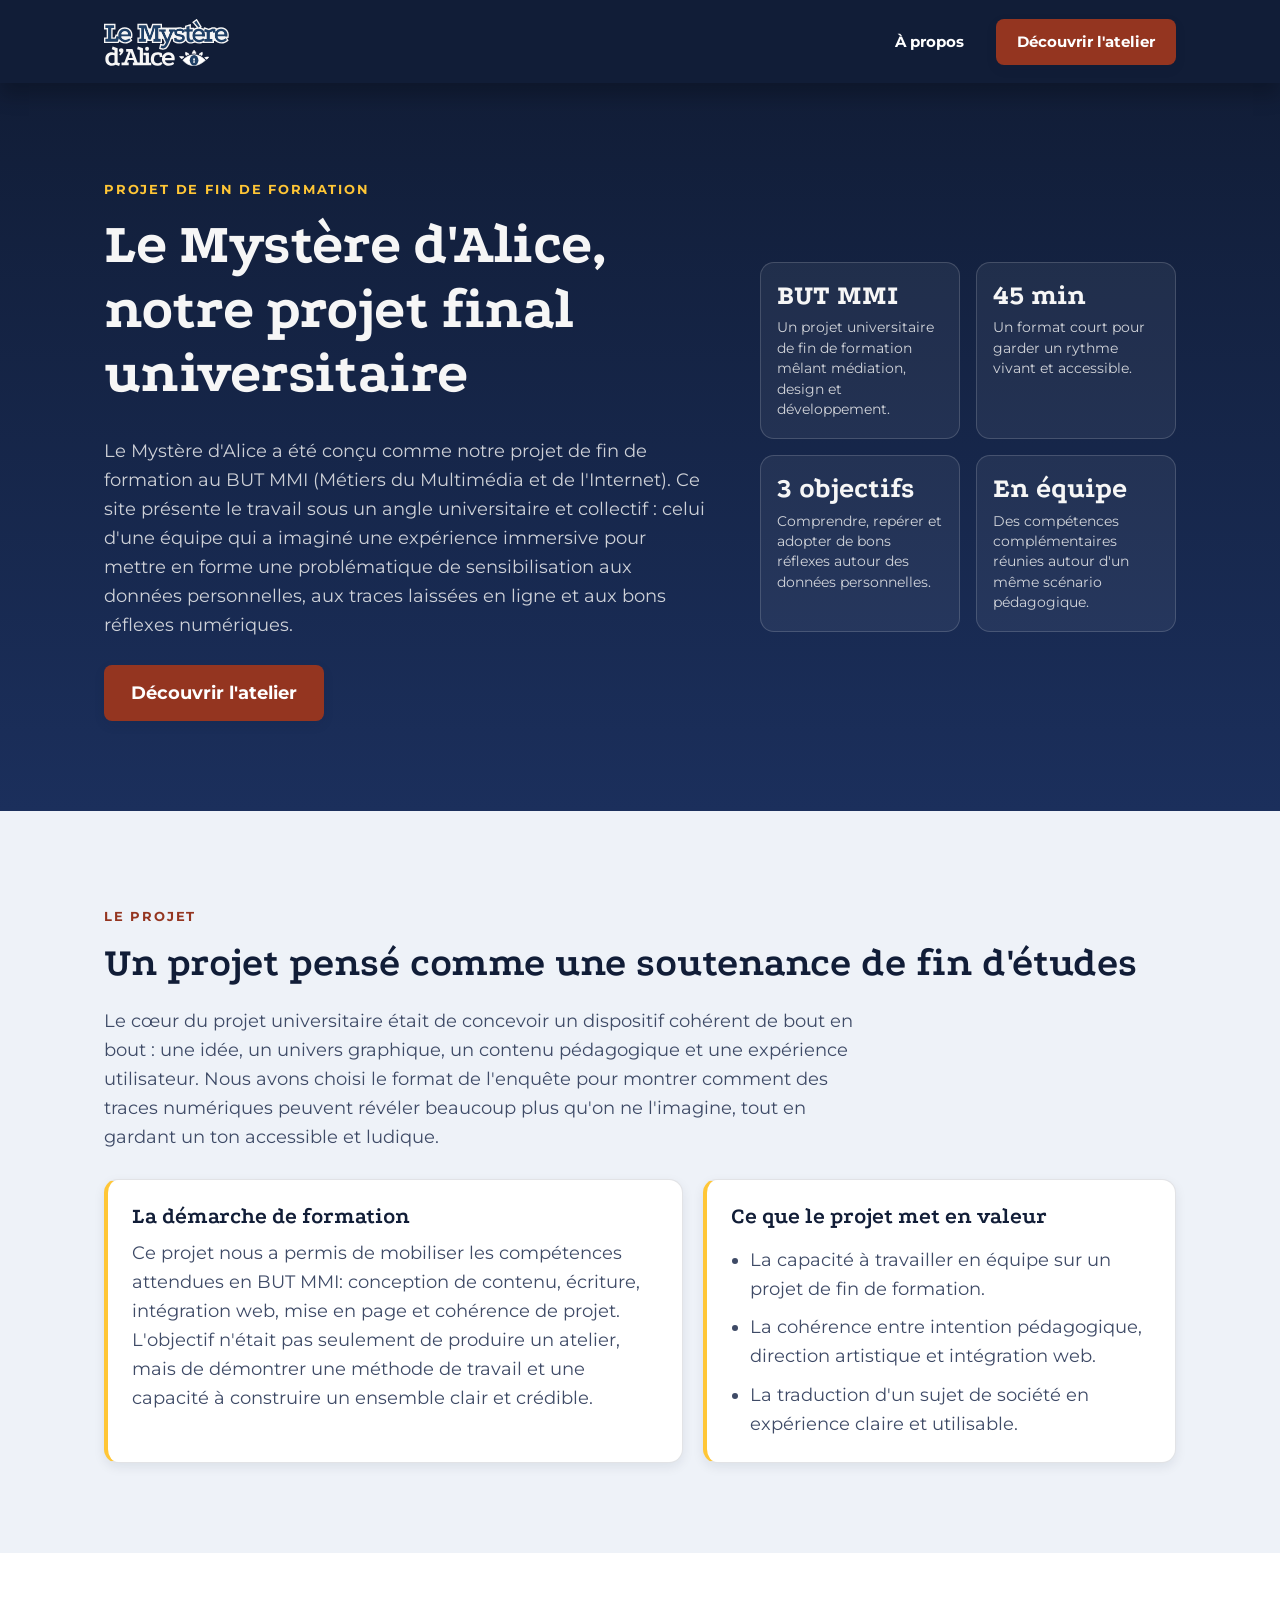
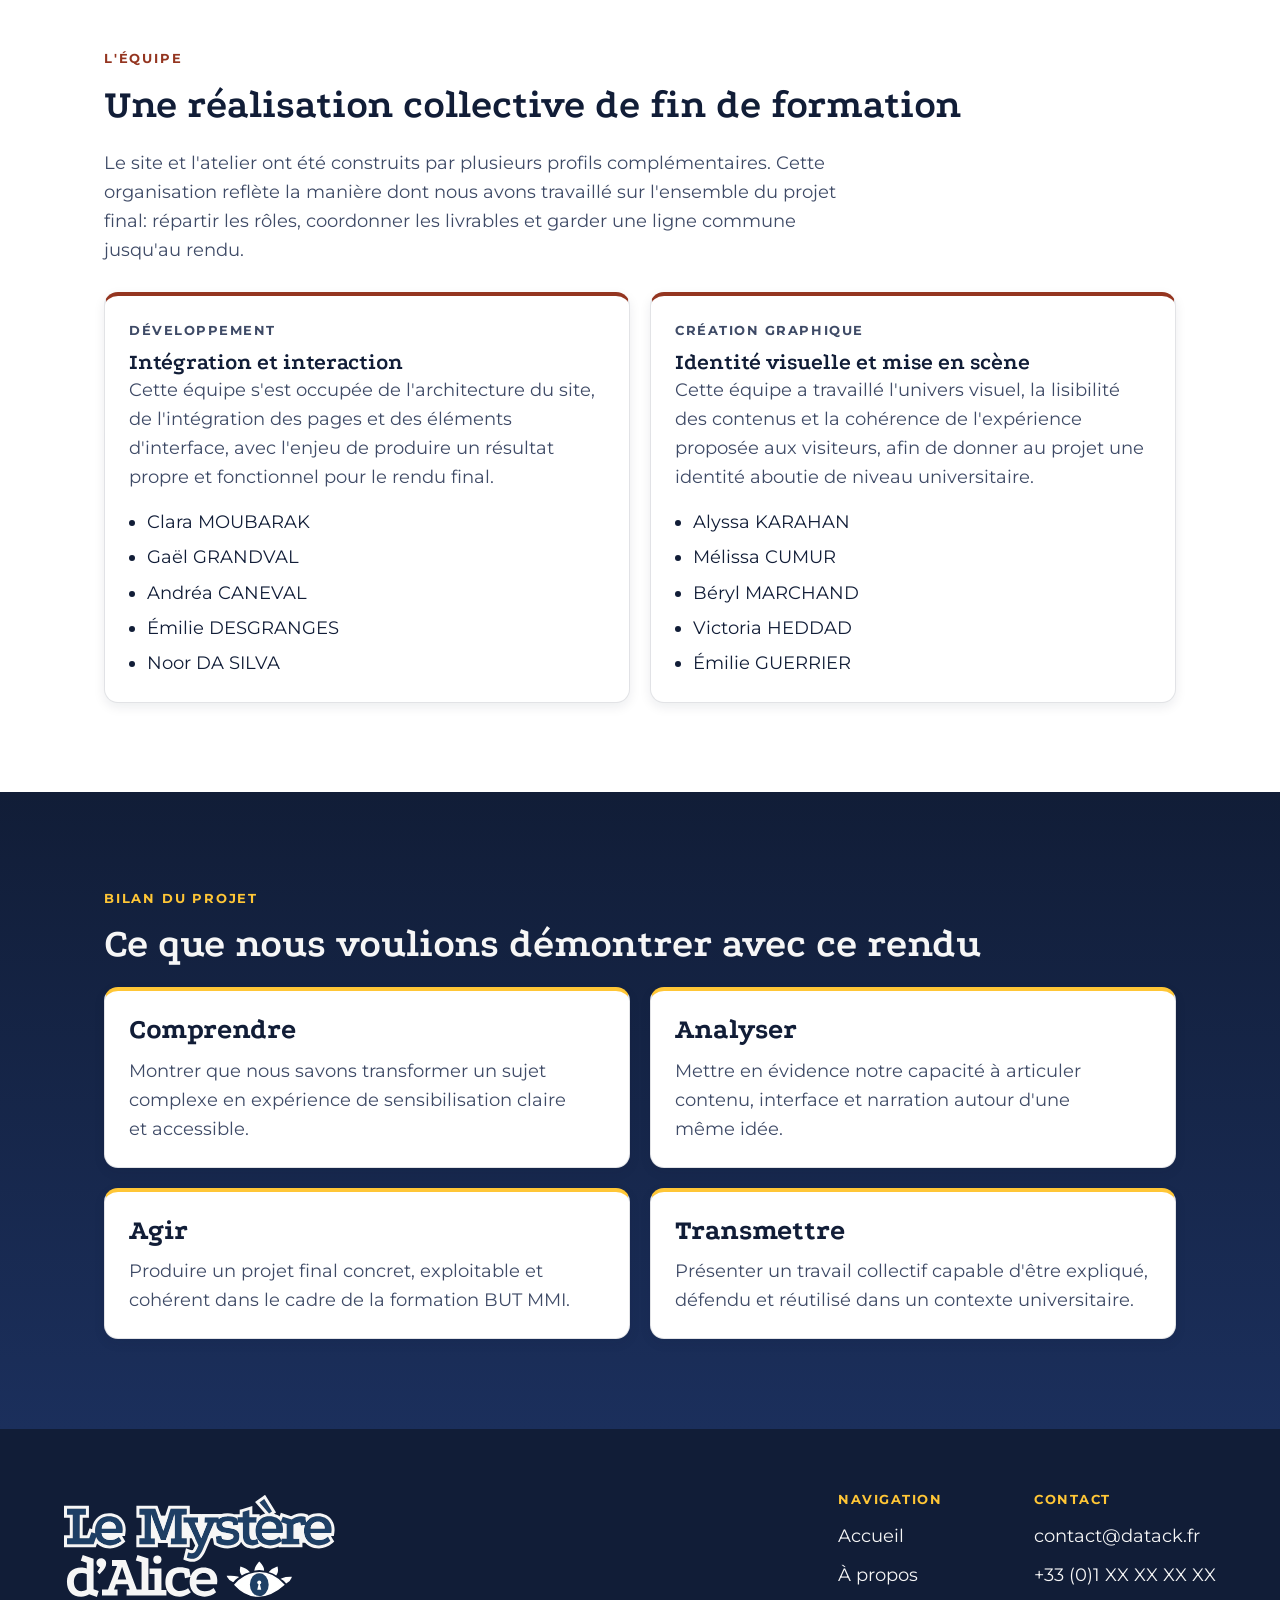
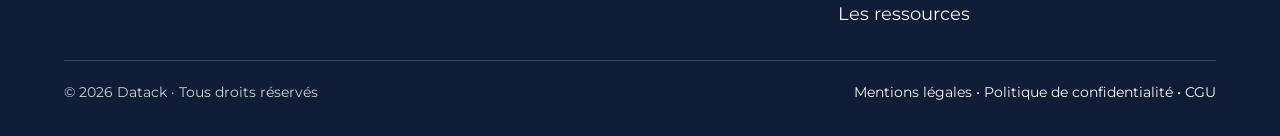
==== commit 2626fff5: "Menu Burger" ====
--- a/a-propos.html
+++ b/a-propos.html
@@ -22,10 +22,14 @@
             <a href="index.html" class="logo" aria-label="Accueil">
                 <img class="logoImg" src="medias/logo-alice.svg" alt="Le Mystère d'Alice">
             </a>
-            <div>
+            <button class="navToggle" id="navToggle" type="button" aria-expanded="false" aria-controls="navMenu" aria-label="Ouvrir le menu">
+                <span></span><span></span><span></span>
+            </button>
+            <nav class="navMenu" id="navMenu" aria-label="Navigation principale">
+                <a class="navLink" href="index.html">Accueil</a>
                 <a href="a-propos.html" class="btn-outline" aria-current="page">À propos</a>
                 <a href="ressources.html" class="btn">Découvrir l'atelier</a>
-            </div>
+            </nav>
         </div>
     </header>
 
@@ -189,6 +193,8 @@
             </div>
         </div>
     </footer>
+
+    <script src="scripts/nav.js" defer></script>
 </body>
 
 </html>
--- a/styles/main.css
+++ b/styles/main.css
@@ -309,6 +309,25 @@
     font-size: 0.95rem;
 }
 
+.navbar .btn-outline {
+    padding: 0.65rem 1.3rem;
+    font-size: 0.95rem;
+}
+
+.navMenu {
+    display: flex;
+    align-items: center;
+    gap: 0.75rem;
+}
+
+.navLink {
+    display: none;
+}
+
+.navToggle {
+    display: none;
+}
+
 .footer {
     background-color: var(--blue);
     color: var(--cream);
@@ -1635,6 +1654,95 @@
     }
 }
 
+@media (max-width: 600px) {
+    .navbar {
+        position: relative;
+        flex-wrap: wrap;
+    }
+
+    .navToggle {
+        display: inline-flex;
+        flex-direction: column;
+        justify-content: center;
+        gap: 5px;
+        width: 2.75rem;
+        height: 2.75rem;
+        padding: 0;
+        background-color: transparent;
+        border: 2px solid var(--line-light);
+        border-radius: 8px;
+        transition: border-color 0.2s ease;
+    }
+
+    .navToggle:hover,
+    .navToggle[aria-expanded="true"] {
+        border-color: var(--yellow);
+    }
+
+    .navToggle span {
+        display: block;
+        width: 1.25rem;
+        height: 2px;
+        margin-inline: auto;
+        background-color: var(--cream);
+        transition: transform 0.25s ease, opacity 0.2s ease;
+    }
+
+    .navToggle[aria-expanded="true"] span:nth-child(1) {
+        transform: translateY(7px) rotate(45deg);
+    }
+
+    .navToggle[aria-expanded="true"] span:nth-child(2) {
+        opacity: 0;
+    }
+
+    .navToggle[aria-expanded="true"] span:nth-child(3) {
+        transform: translateY(-7px) rotate(-45deg);
+    }
+
+    .navMenu {
+        position: absolute;
+        top: 100%;
+        left: 0;
+        right: 0;
+        z-index: 20;
+        display: none;
+        flex-direction: column;
+        align-items: stretch;
+        gap: 0;
+        padding: 0.5rem clamp(1.25rem, 5vw, 4rem) 1rem;
+        background-color: var(--blue);
+        box-shadow: var(--shadow-lg);
+    }
+
+    .navMenu.is-open {
+        display: flex;
+        animation: reveal-down 0.25s ease-out;
+    }
+
+    .navLink {
+        display: block;
+        padding: 0.9rem 0.25rem;
+        color: var(--cream);
+        font-weight: 600;
+        text-align: center;
+        text-decoration: none;
+        border-bottom: 1px solid var(--line-light);
+        transition: color 0.2s ease;
+    }
+
+    .navLink:hover,
+    .navLink:focus-visible {
+        color: var(--yellow);
+    }
+
+    .navMenu .btn,
+    .navMenu .btn-outline {
+        margin-top: 0.75rem;
+        width: 100%;
+    }
+}
+
 @media (max-width: 900px) {
     .hero {
         display: block;
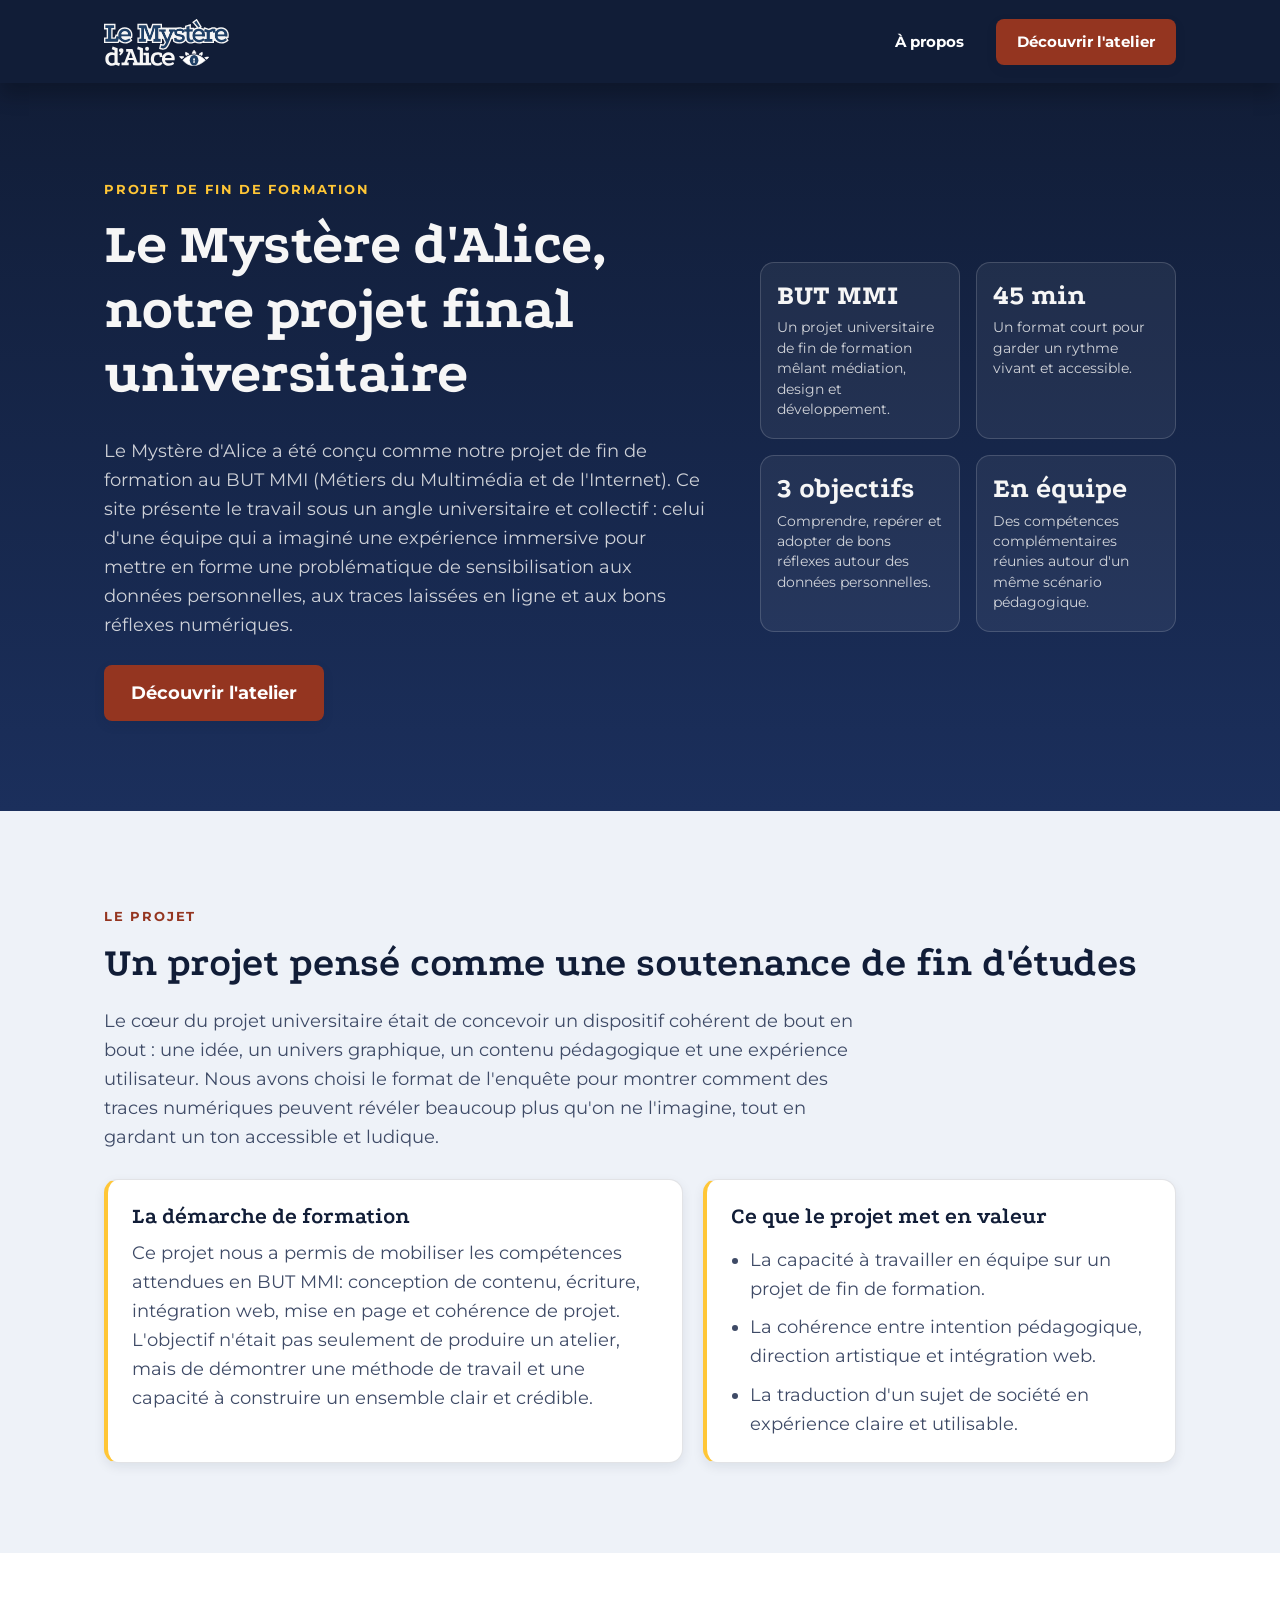
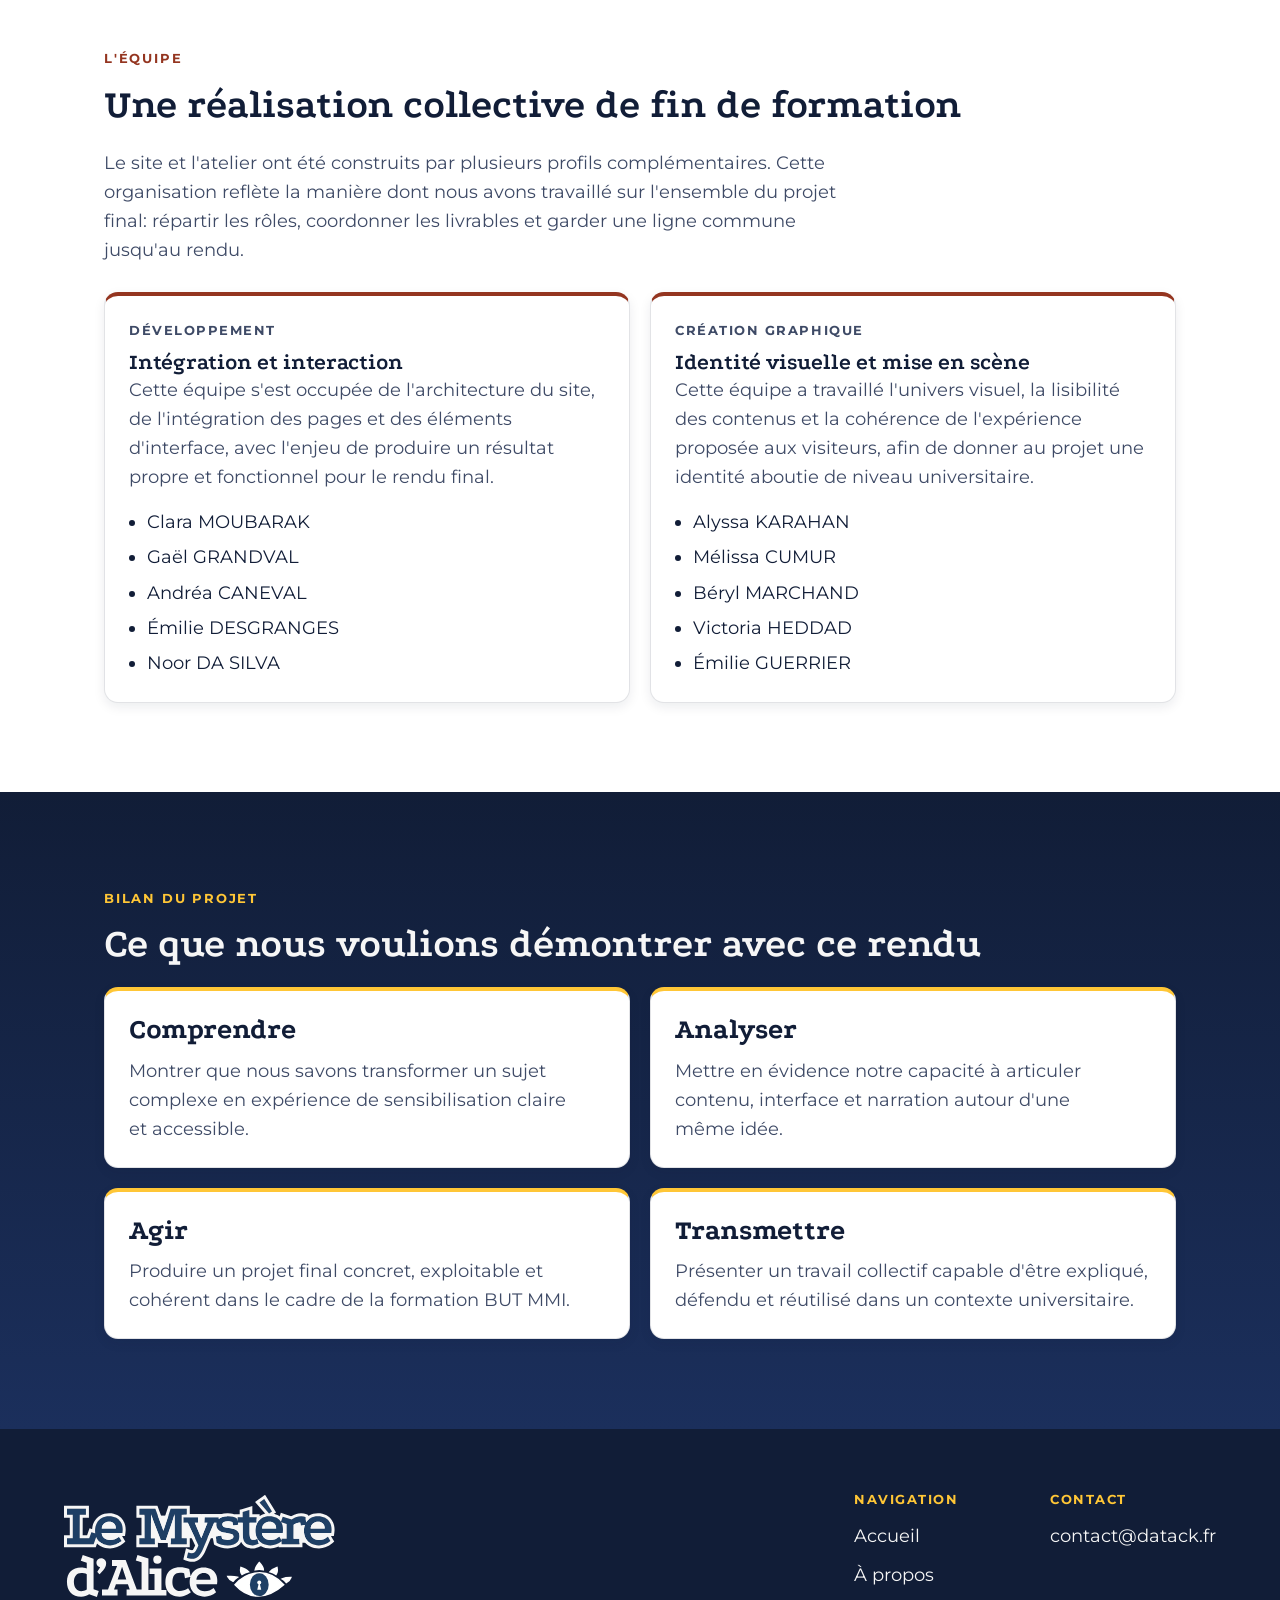
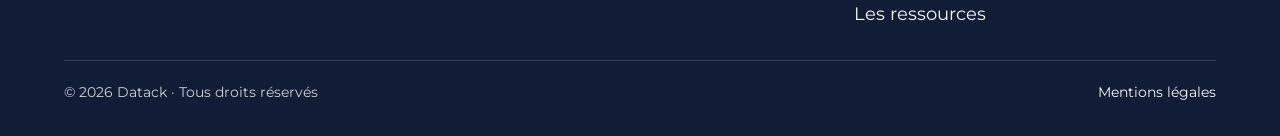
==== commit 2de749cb: "update transcription vidéo" ====
--- a/a-propos.html
+++ b/a-propos.html
@@ -179,7 +179,6 @@
                         <h3 class="footerHeading">Contact</h3>
                         <ul>
                             <li><a href="mailto:contact@datack.fr">contact@datack.fr</a></li>
-                            <li>+33 (0)1 XX XX XX XX</li>
                         </ul>
                     </div>
                 </div>
@@ -188,7 +187,7 @@
                 <hr>
                 <div class="footerRow">
                     <p>© 2026 Datack · Tous droits réservés</p>
-                    <a href="mentions.html">Mentions légales • Politique de confidentialité • CGU</a>
+                    <a href="mentions.html">Mentions légales</a>
                 </div>
             </div>
         </div>
--- a/styles/main.css
+++ b/styles/main.css
@@ -541,15 +541,27 @@
 .videoBox {
     background: linear-gradient(160deg, var(--blue) 0%, var(--blue-2) 100%);
     border-radius: 14px;
-    padding: clamp(2.5rem, 6vw, 4rem);
+    /* padding: clamp(2.5rem, 6vw, 4rem); */
     display: flex;
     align-items: center;
     justify-content: center;
     min-height: 14rem;
     box-shadow: var(--shadow-md);
-}
+    
+    video{
+        width: 100%;
+        max-width: 35rem;
+        height: auto;
+        aspect-ratio: 35 / 20;
+        object-fit: cover;
+        border-radius: 14px;
+    }
+
+}
+
 
 .playBtn {
+    position: absolute;
     width: 4.5rem;
     height: 4.5rem;
     background: var(--brown);
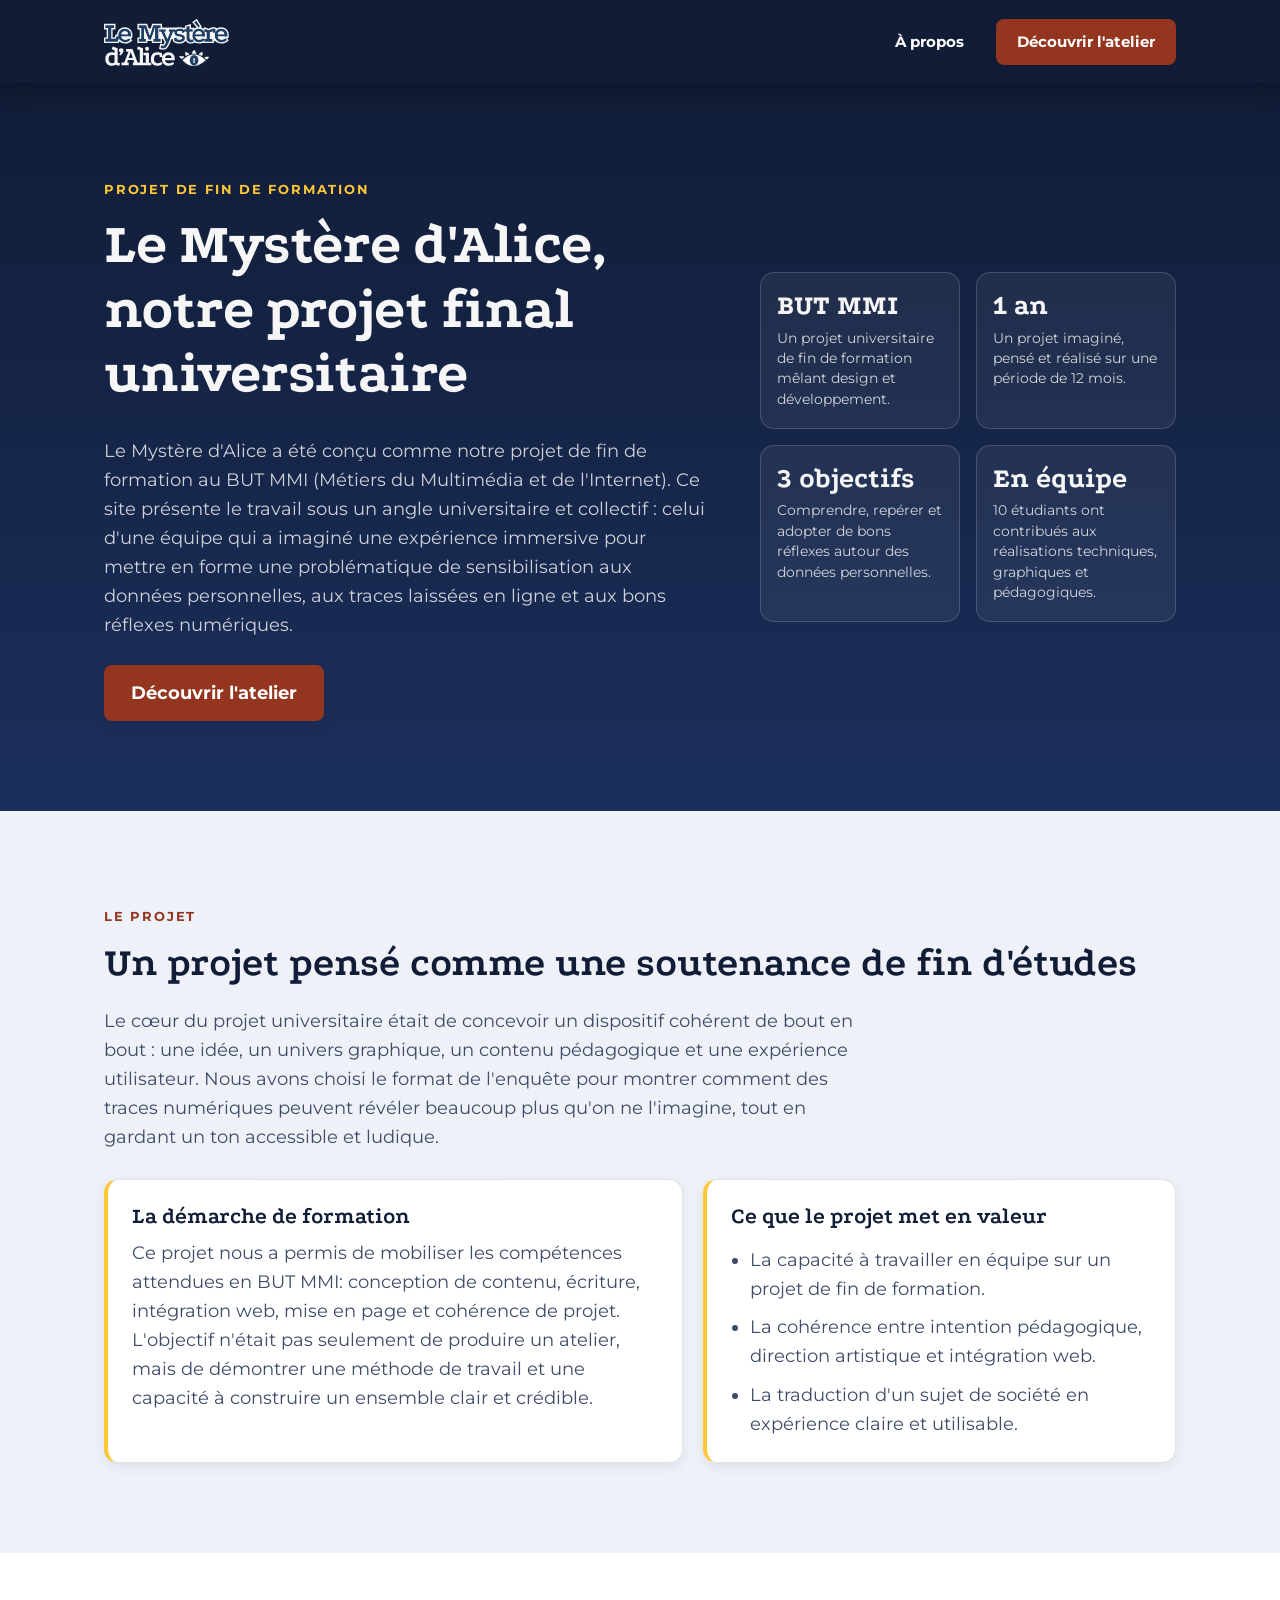
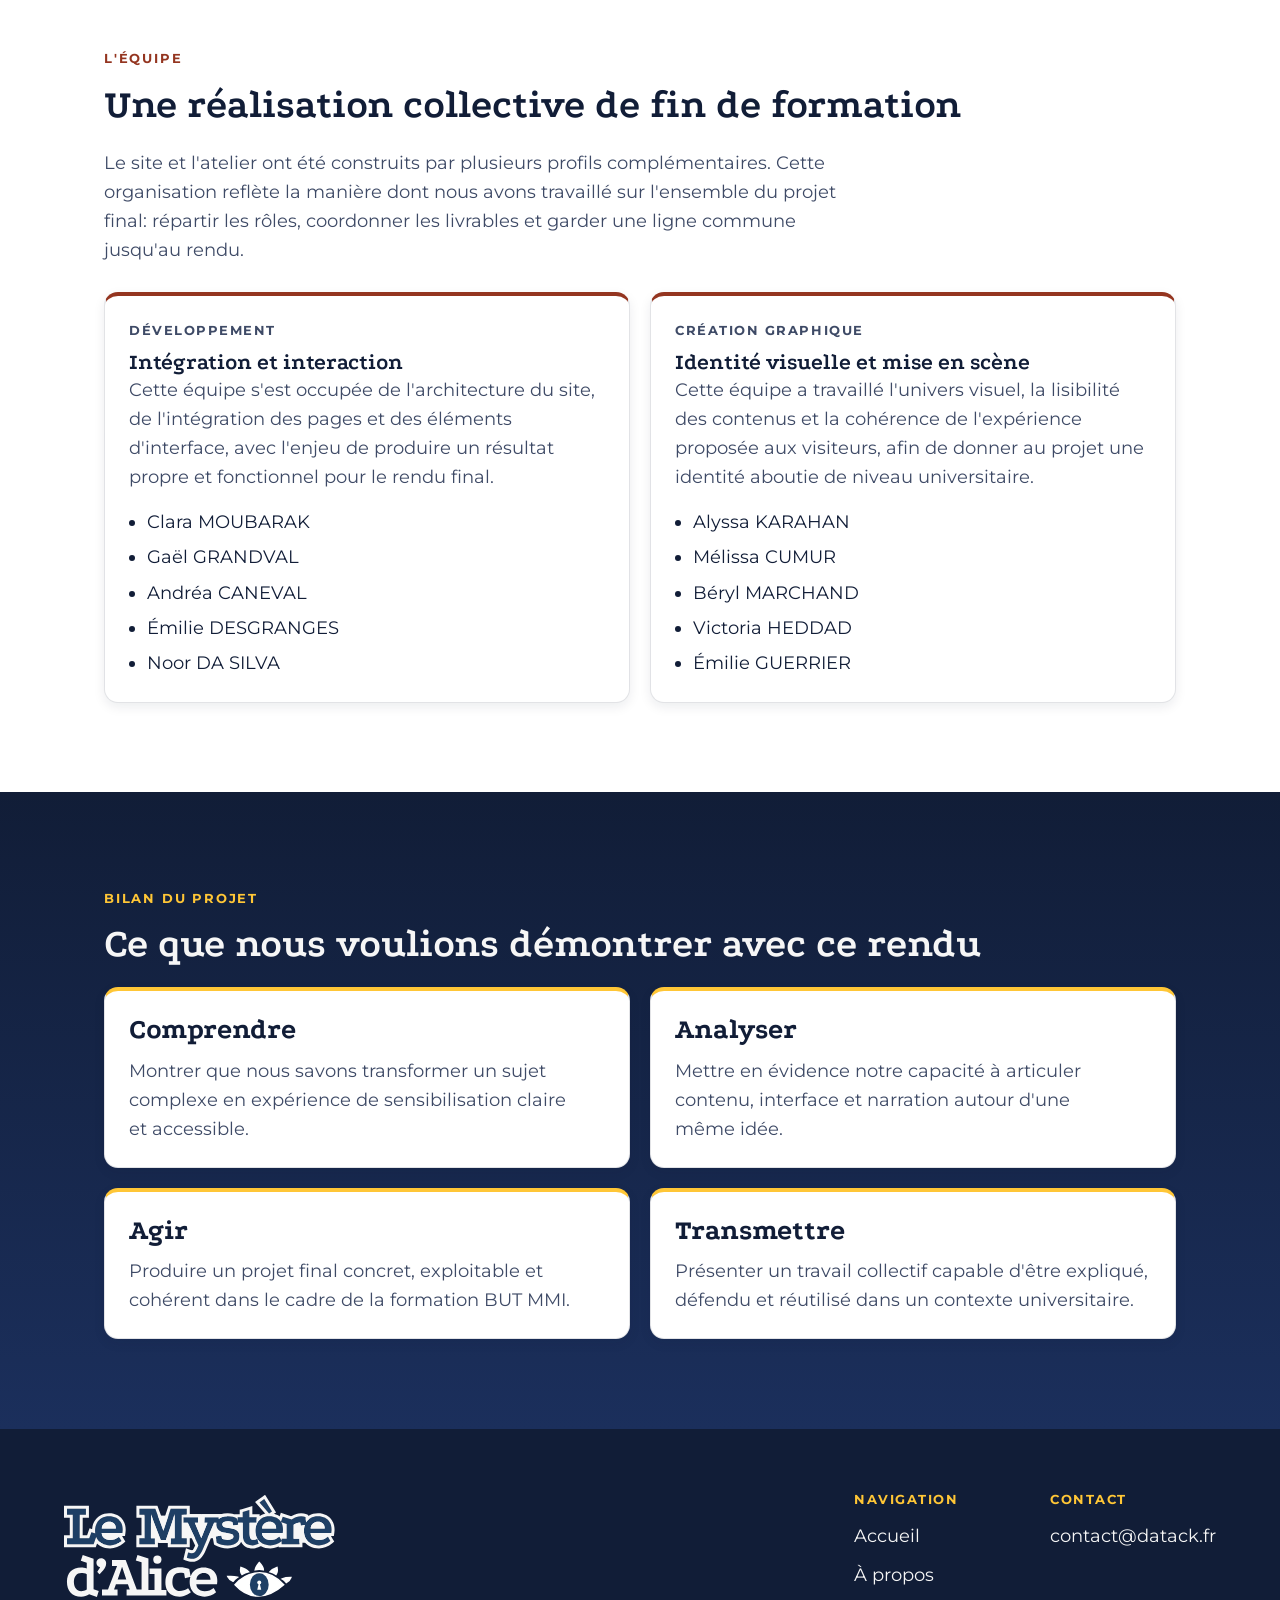
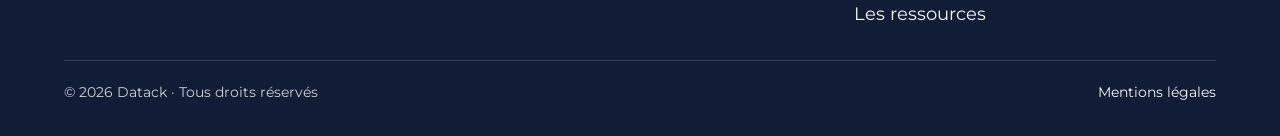
==== commit 05d11fa0: "Modal transcript + real picture + dropdown" ====
--- a/a-propos.html
+++ b/a-propos.html
@@ -50,11 +50,11 @@
                 <div class="aboutStats" aria-label="Repères du projet">
                     <article class="aboutStat">
                         <span class="aboutStatValue">BUT MMI</span>
-                        <span class="aboutStatLabel">Un projet universitaire de fin de formation mêlant médiation, design et développement.</span>
+                        <span class="aboutStatLabel">Un projet universitaire de fin de formation mêlant design et développement.</span>
                     </article>
                     <article class="aboutStat">
-                        <span class="aboutStatValue">45 min</span>
-                        <span class="aboutStatLabel">Un format court pour garder un rythme vivant et accessible.</span>
+                        <span class="aboutStatValue">1 an</span>
+                        <span class="aboutStatLabel">Un projet imaginé, pensé et réalisé sur une période de 12 mois.</span>
                     </article>
                     <article class="aboutStat">
                         <span class="aboutStatValue">3 objectifs</span>
@@ -62,7 +62,7 @@
                     </article>
                     <article class="aboutStat">
                         <span class="aboutStatValue">En équipe</span>
-                        <span class="aboutStatLabel">Des compétences complémentaires réunies autour d'un même scénario pédagogique.</span>
+                        <span class="aboutStatLabel">10 étudiants ont contribués aux réalisations techniques, graphiques et pédagogiques.</span>
                     </article>
                 </div>
             </div>
--- a/styles/main.css
+++ b/styles/main.css
@@ -39,6 +39,12 @@
     outline-offset: 2px;
     box-shadow: 0 0 0 2px var(--blue);
     border-radius: 3px;
+}
+
+summary:focus-visible {
+  border: 4px solid var(--brown);
+  border-radius: 3px;
+  outline: none;
 }
 
 :root {
@@ -609,12 +615,178 @@
     margin-top: 0.6rem;
 }
 
-.originsMedia .faqItem[open] {
+/* Transcript trigger (opens modal) */
+.transcriptTrigger {
+    width: 100%;
+    font-family: inherit;
+    cursor: pointer;
+    display: flex;
+    align-items: center;
+    justify-content: space-between;
+    gap: 1rem;
+    padding: 1.1rem 1.3rem;
+    text-align: left;
+}
+
+.transcriptTriggerIcon {
+    position: relative;
+    flex-shrink: 0;
+    width: 1.3rem;
+    height: 1.3rem;
+    border: 2px solid var(--brown);
+    border-radius: 4px;
+}
+
+.transcriptTriggerIcon::before,
+.transcriptTriggerIcon::after {
+    content: "";
+    position: absolute;
+    background-color: var(--brown);
+}
+
+.transcriptTriggerIcon::before {
+    top: 50%;
+    left: 22%;
+    width: 56%;
+    height: 2px;
+    transform: translateY(-50%);
+}
+
+.transcriptTriggerIcon::after {
+    left: 50%;
+    top: 22%;
+    width: 2px;
+    height: 56%;
+    transform: translateX(-50%);
+}
+
+/* Transcript modal */
+.transcriptModal {
+    position: fixed;
+    inset: 0;
+    z-index: 1000;
+    display: flex;
+    align-items: center;
+    justify-content: center;
+    padding: clamp(1rem, 4vw, 2.5rem);
+}
+
+.transcriptModal[hidden] {
+    display: none;
+}
+
+.transcriptModalOverlay {
+    position: absolute;
+    inset: 0;
+    background: rgba(17, 29, 55, 0.78);
+    backdrop-filter: blur(3px);
+    animation: transcriptFade 0.25s ease-out;
+}
+
+.transcriptModalDialog {
+    position: relative;
+    width: min(72rem, 100%);
+    max-height: 90vh;
+    overflow: hidden;
+    background: var(--white);
+    border-radius: 16px;
+    box-shadow: var(--shadow-lg);
+    animation: transcriptPop 0.28s ease-out;
+}
+
+.transcriptModalClose {
+    position: absolute;
+    top: 0.75rem;
+    right: 0.75rem;
+    z-index: 2;
+    width: 2.6rem;
+    height: 2.6rem;
+    display: flex;
+    align-items: center;
+    justify-content: center;
+    font-size: 1.8rem;
+    line-height: 1;
+    color: var(--white);
+    background: var(--brown);
+    border: none;
+    border-radius: 50%;
+    cursor: pointer;
     box-shadow: var(--shadow-sm);
-}
-
-.originsMedia .faqAnswer {
-    padding-bottom: 1rem;
+    transition: background-color 0.2s ease, transform 0.2s ease;
+}
+
+.transcriptModalClose:hover {
+    background: var(--yellow);
+    color: var(--blue);
+    transform: scale(1.06);
+}
+
+.transcriptModalGrid {
+    display: flex;
+    align-items: center;
+    max-height: 90vh;
+}
+
+.transcriptModalVideo {
+    flex: 0 0 auto;
+    width: 48%;
+    align-self: center;
+    padding: clamp(1.25rem, 3vw, 2rem);
+}
+
+.transcriptModalVideo video {
+    display: block;
+    width: 100%;
+    height: auto;
+    border-radius: 12px;
+    box-shadow: var(--shadow-md);
+}
+
+.transcriptModalText {
+    flex: 1 1 auto;
+    padding: clamp(1.5rem, 3vw, 2.5rem);
+    padding-top: clamp(2.75rem, 5vw, 3.5rem);
+    max-height: 90vh;
+    overflow-y: auto;
+}
+
+.transcriptModalText h2 {
+    margin-bottom: 1rem;
+    font-size: clamp(1.3rem, 2.5vw, 1.7rem);
+}
+
+.transcriptModalText p {
+    color: var(--ink-soft);
+    line-height: 1.7;
+    margin-bottom: 0.9rem;
+}
+
+@keyframes transcriptFade {
+    from { opacity: 0; }
+    to { opacity: 1; }
+}
+
+@keyframes transcriptPop {
+    from { opacity: 0; transform: translateY(12px) scale(0.98); }
+    to { opacity: 1; transform: translateY(0) scale(1); }
+}
+
+@media (max-width: 720px) {
+    .transcriptModalGrid {
+        flex-direction: column;
+        align-items: stretch;
+        overflow-y: auto;
+    }
+
+    .transcriptModalVideo {
+        width: 100%;
+    }
+
+    .transcriptModalText {
+        max-height: none;
+        overflow-y: visible;
+        padding-top: clamp(1.5rem, 4vw, 2rem);
+    }
 }
 
 .rule {
@@ -686,6 +858,7 @@
     border-left: 4px solid var(--yellow);
     border-radius: 8px;
     overflow: hidden;
+    scroll-margin-top: 1.5rem;
     transition: box-shadow 0.25s ease, border-color 0.25s ease;
 }
 
@@ -1145,6 +1318,31 @@
     margin-bottom: 2rem;
 }
 
+.tipsLayout {
+    display: grid;
+    grid-template-columns: 1fr;
+    gap: 2.5rem;
+    align-items: center;
+}
+
+.tipsMedia {
+    align-self: stretch;
+}
+
+.tipsMedia picture {
+    display: block;
+    height: 100%;
+}
+
+.tipsMedia img {
+    width: 100%;
+    height: 100%;
+    min-height: 16rem;
+    object-fit: cover;
+    border-radius: 14px;
+    box-shadow: var(--shadow-md);
+}
+
 .tipGrid {
     display: grid;
     grid-template-columns: 1fr;
@@ -1655,6 +1853,15 @@
 @media (min-width: 64em) {
     .tipGrid {
         grid-template-columns: repeat(4, 1fr);
+    }
+
+    .tipsLayout {
+        grid-template-columns: 1.5fr 0.9fr;
+        align-items: stretch;
+    }
+
+    .tipsLayout .tipGrid {
+        grid-template-columns: repeat(2, 1fr);
     }
 
     .testimonialList ul {
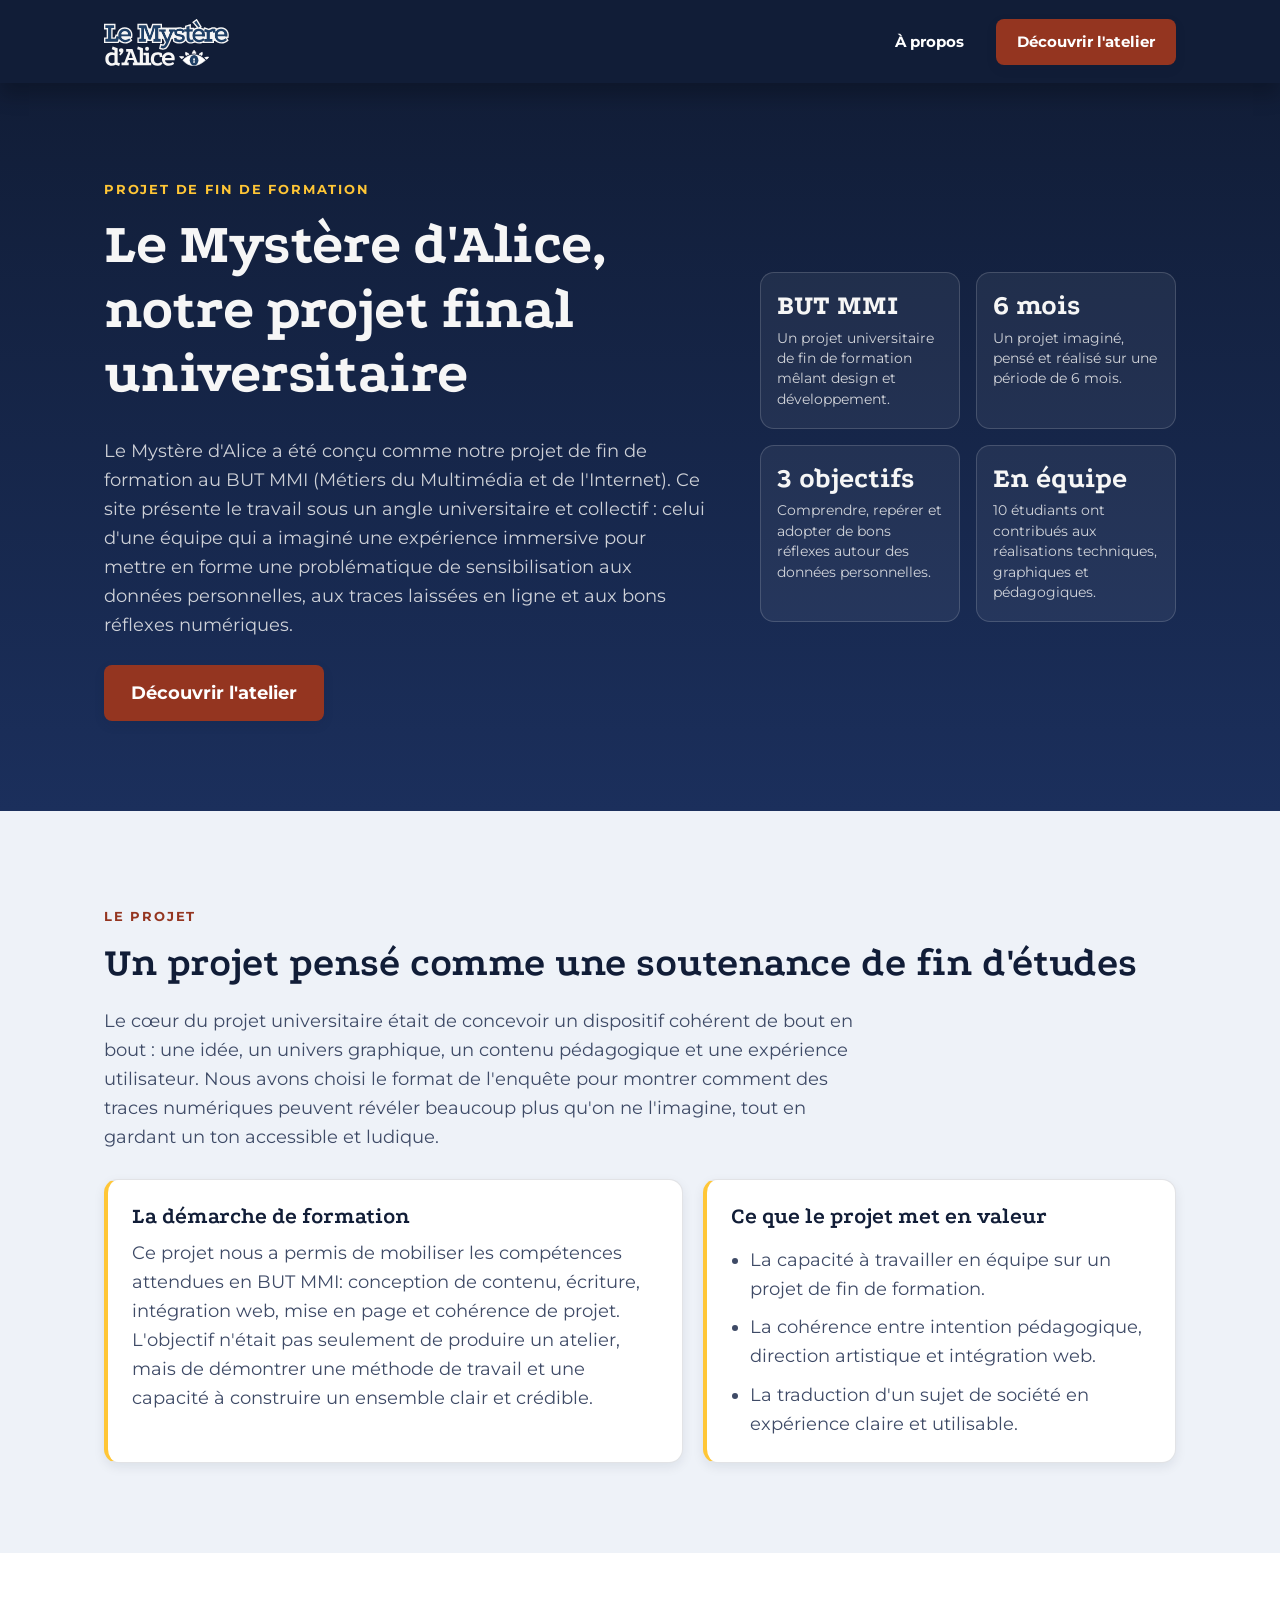
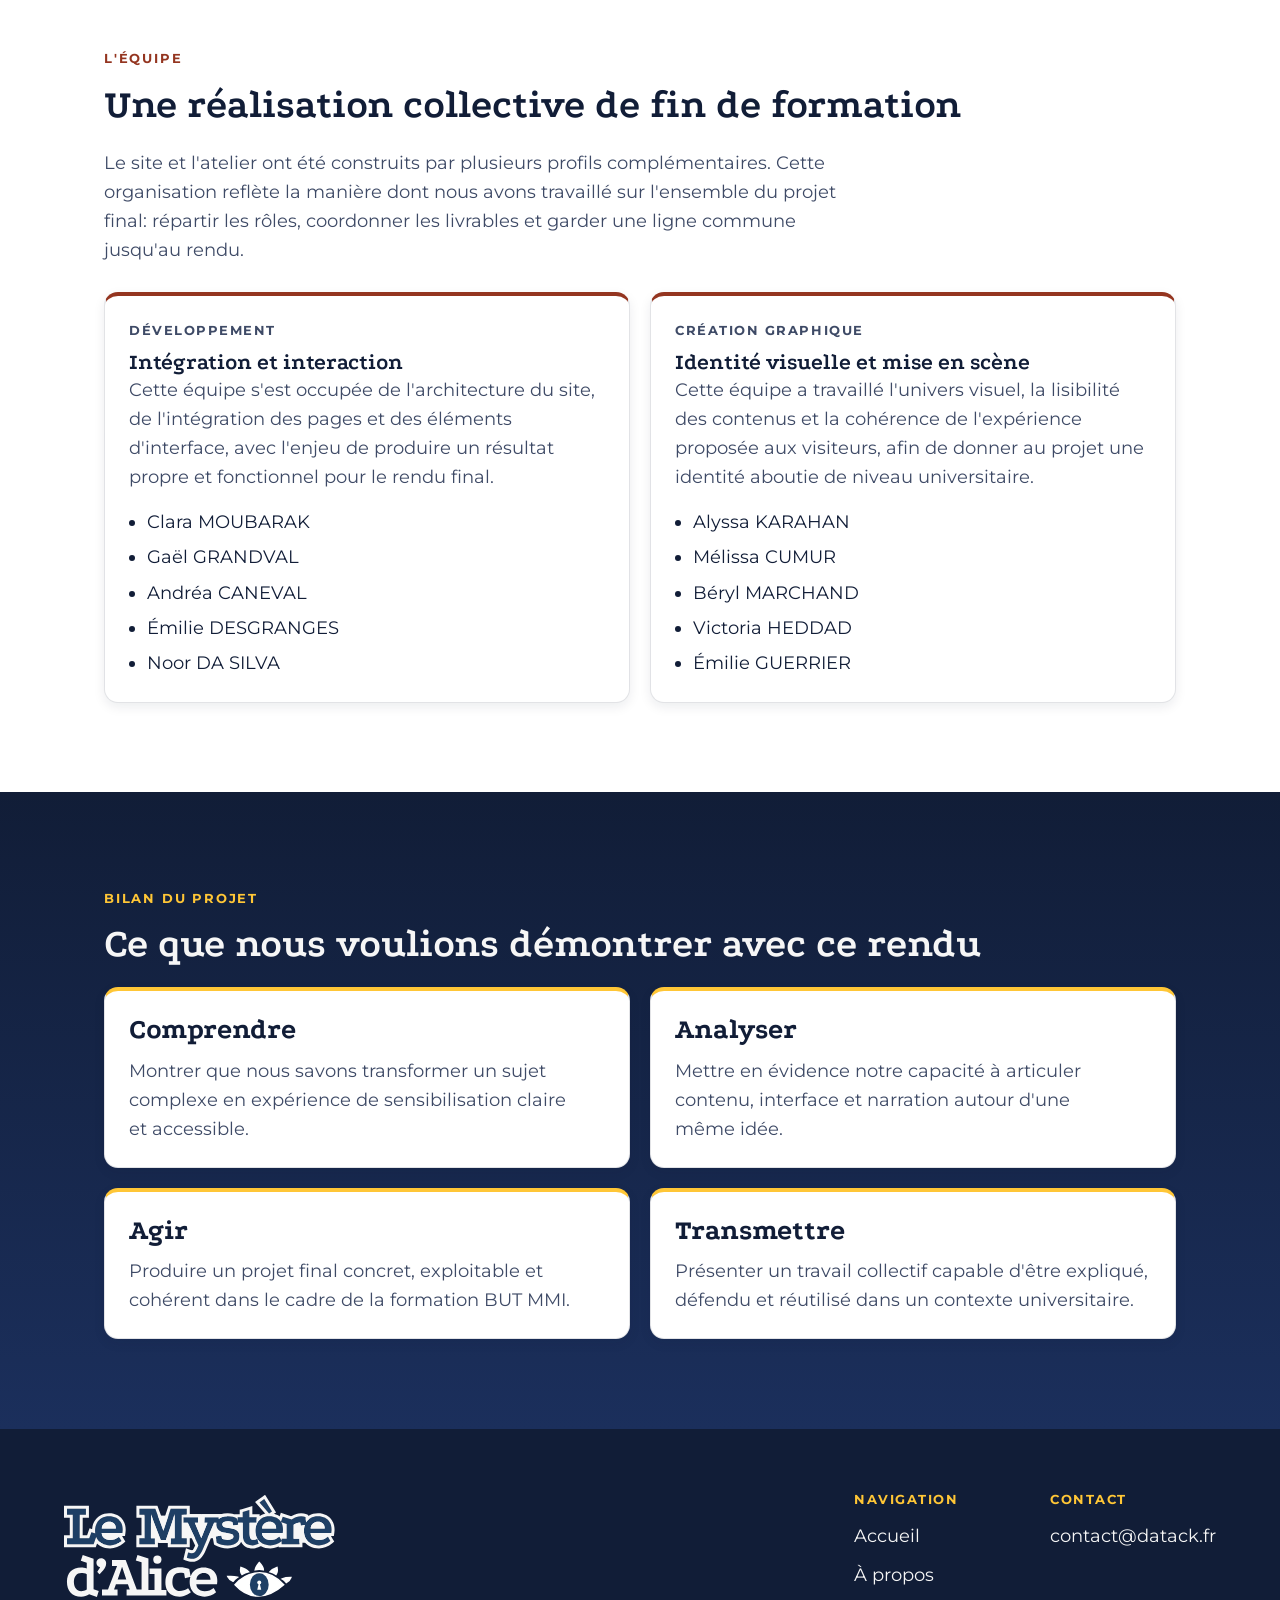
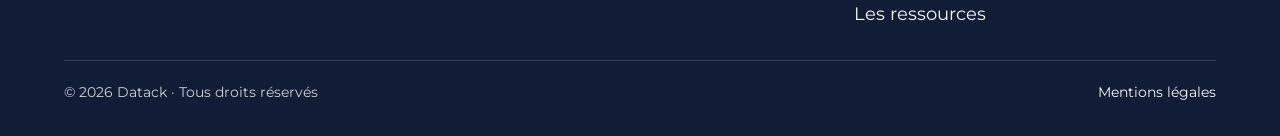
==== commit 777ee491: "small fixes" ====
--- a/a-propos.html
+++ b/a-propos.html
@@ -53,8 +53,8 @@
                         <span class="aboutStatLabel">Un projet universitaire de fin de formation mêlant design et développement.</span>
                     </article>
                     <article class="aboutStat">
-                        <span class="aboutStatValue">1 an</span>
-                        <span class="aboutStatLabel">Un projet imaginé, pensé et réalisé sur une période de 12 mois.</span>
+                        <span class="aboutStatValue">6 mois</span>
+                        <span class="aboutStatLabel">Un projet imaginé, pensé et réalisé sur une période de 6 mois.</span>
                     </article>
                     <article class="aboutStat">
                         <span class="aboutStatValue">3 objectifs</span>
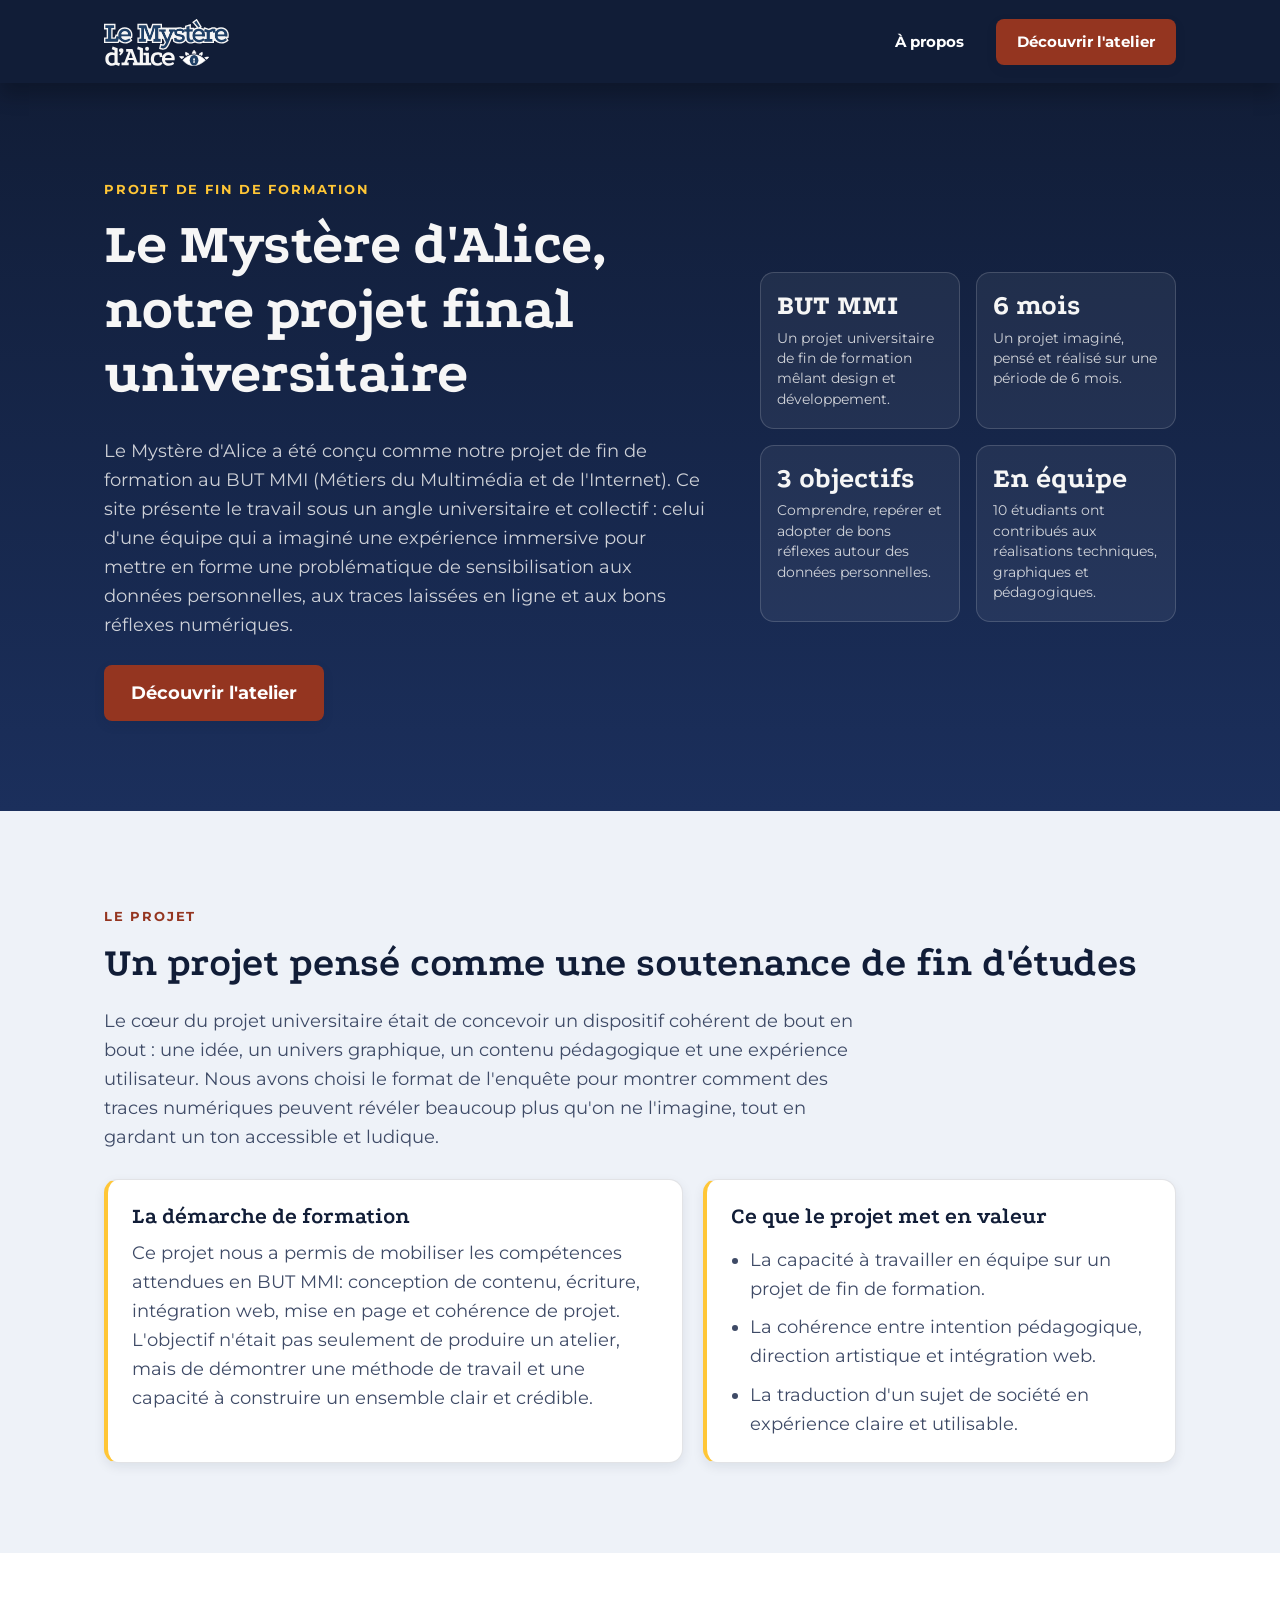
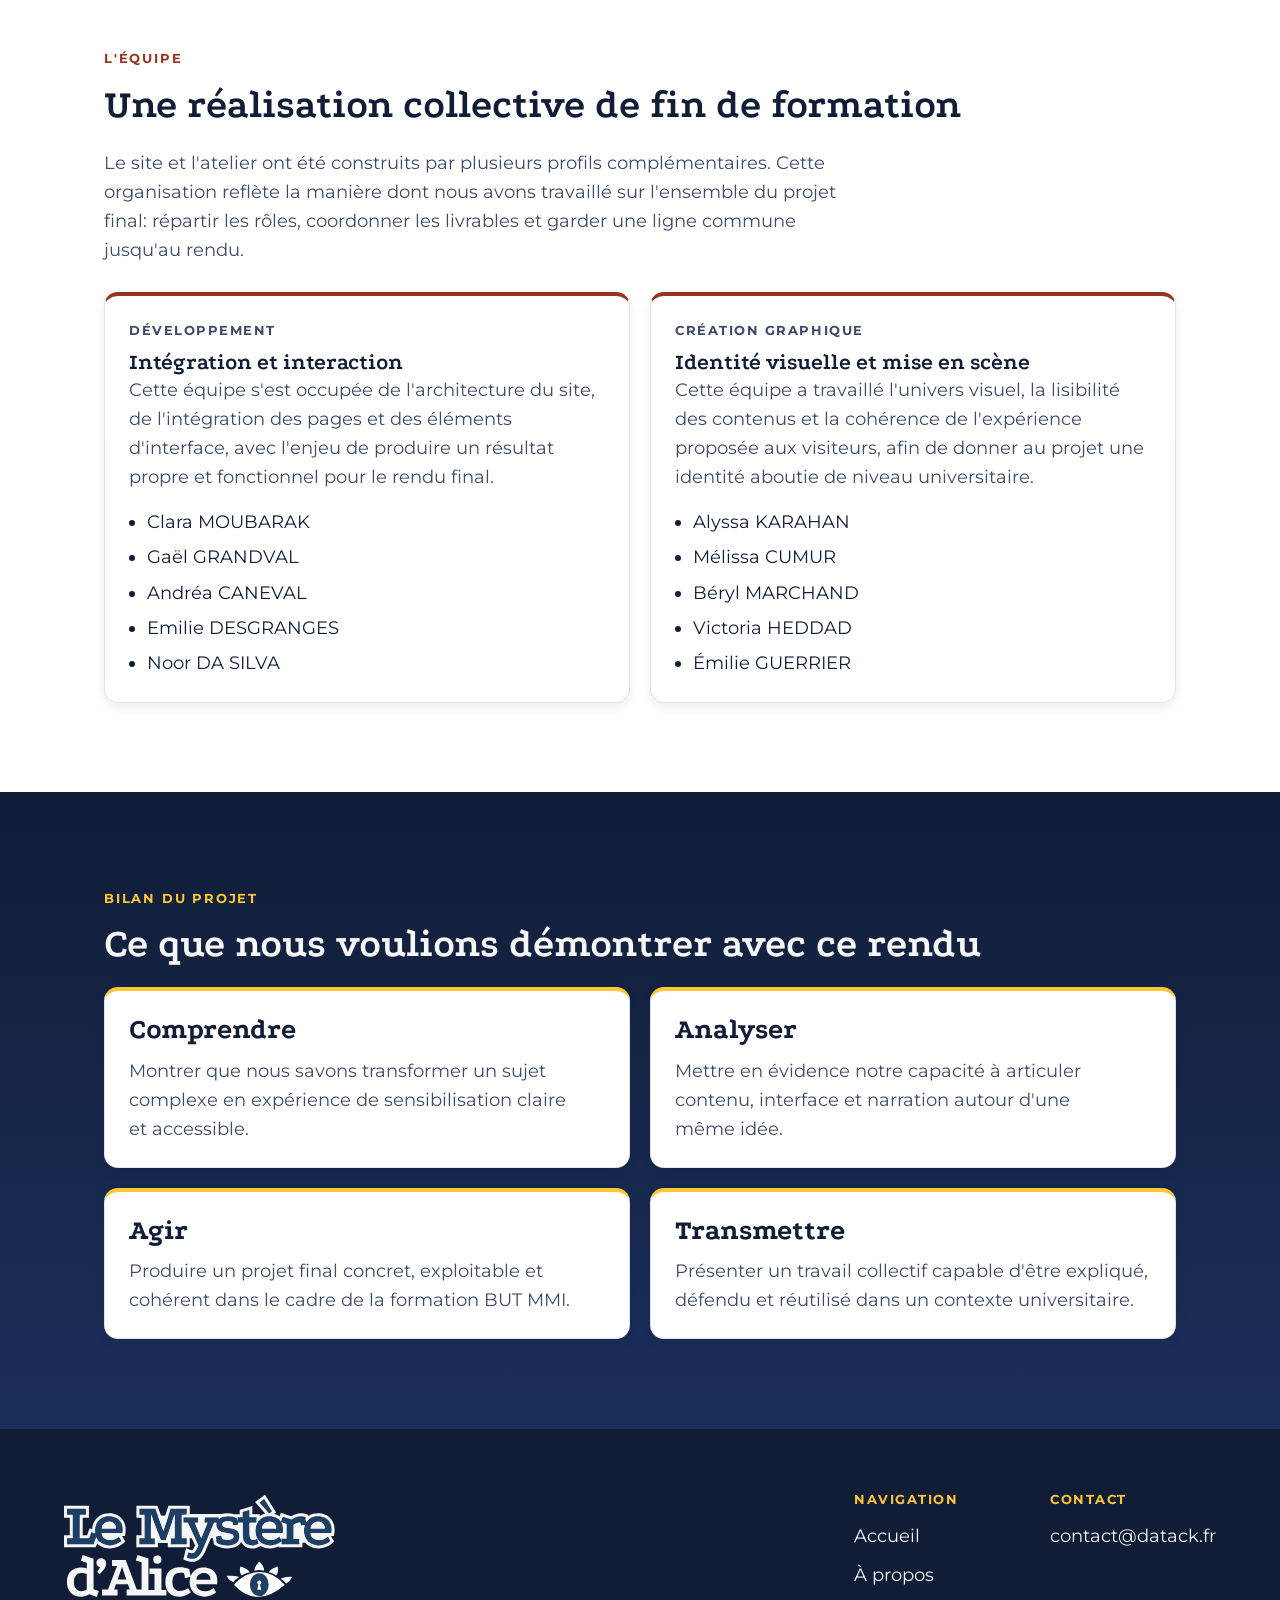
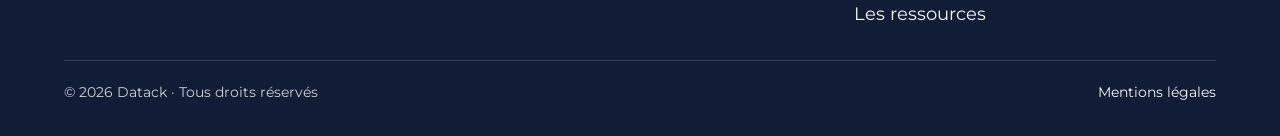
==== commit 3549e50d: "accent Emilie" ====
--- a/a-propos.html
+++ b/a-propos.html
@@ -113,7 +113,7 @@
                             <li>Clara MOUBARAK</li>
                             <li>Gaël GRANDVAL</li>
                             <li>Andréa CANEVAL</li>
-                            <li>Émilie DESGRANGES</li>
+                            <li>Emilie DESGRANGES</li>
                             <li>Noor DA SILVA</li>
                         </ul>
                     </article>
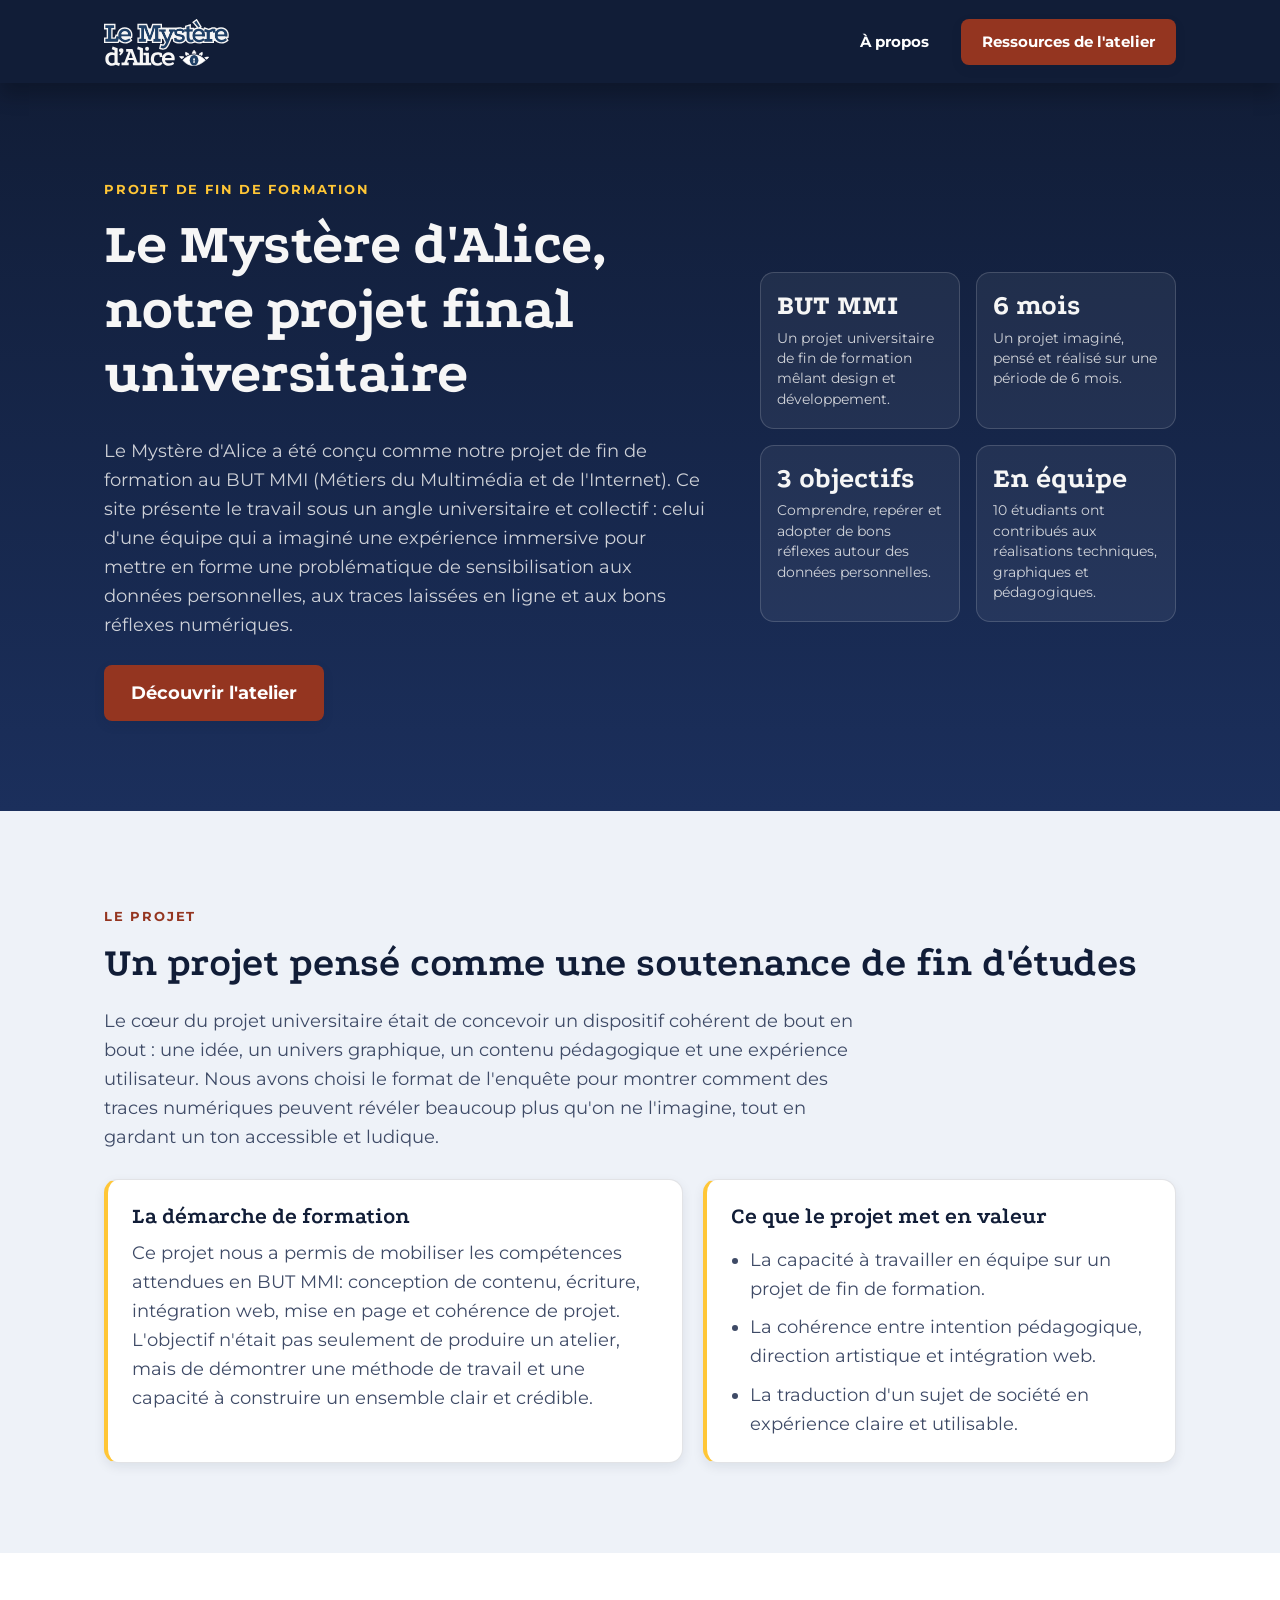
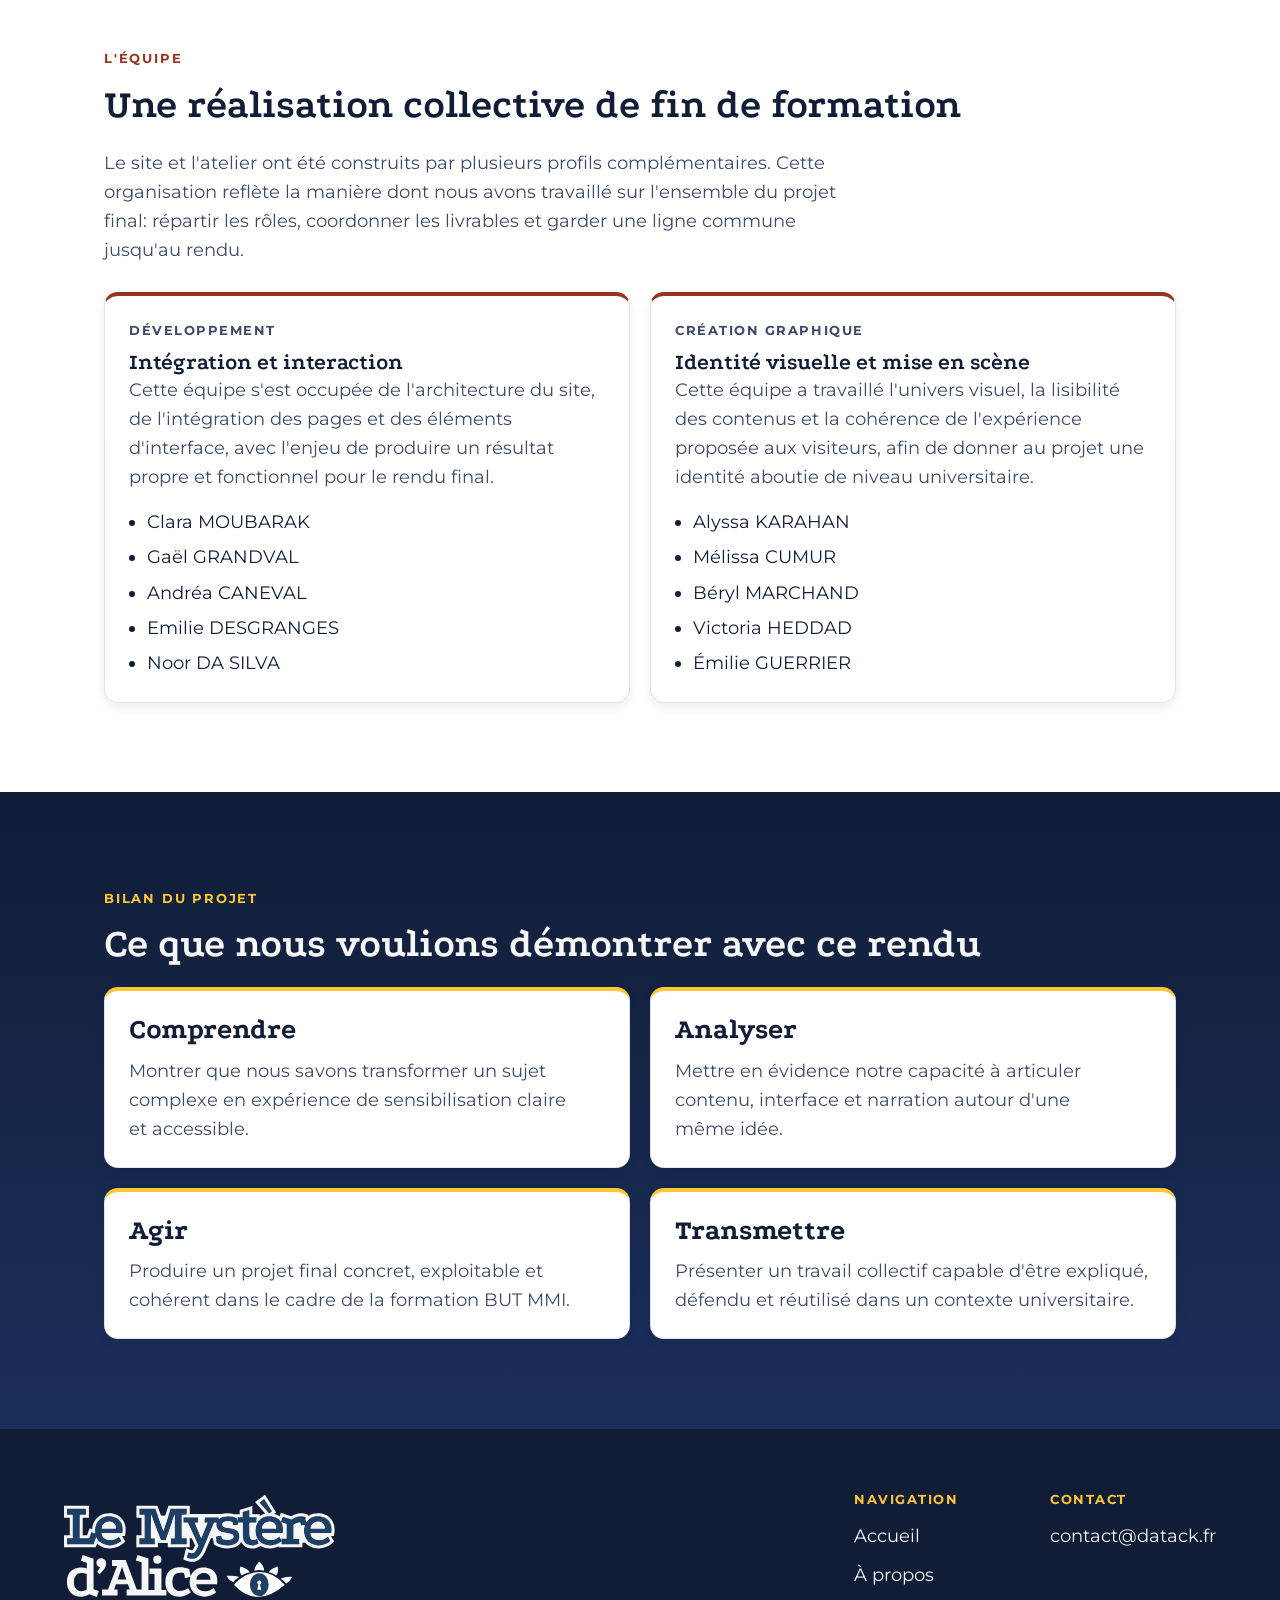
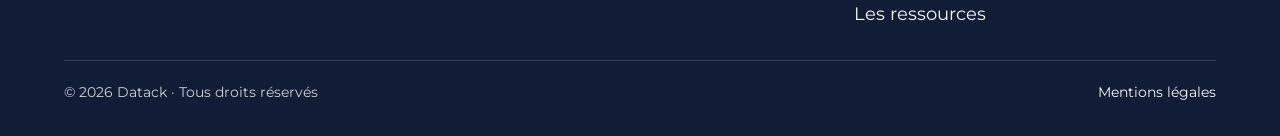
==== commit 0a756111: "Harmonisation des titres" ====
--- a/a-propos.html
+++ b/a-propos.html
@@ -28,7 +28,7 @@
             <nav class="navMenu" id="navMenu" aria-label="Navigation principale">
                 <a class="navLink" href="index.html">Accueil</a>
                 <a href="a-propos.html" class="btn-outline" aria-current="page">À propos</a>
-                <a href="ressources.html" class="btn">Découvrir l'atelier</a>
+                <a href="ressources.html" class="btn">Ressources de l'atelier</a>
             </nav>
         </div>
     </header>
